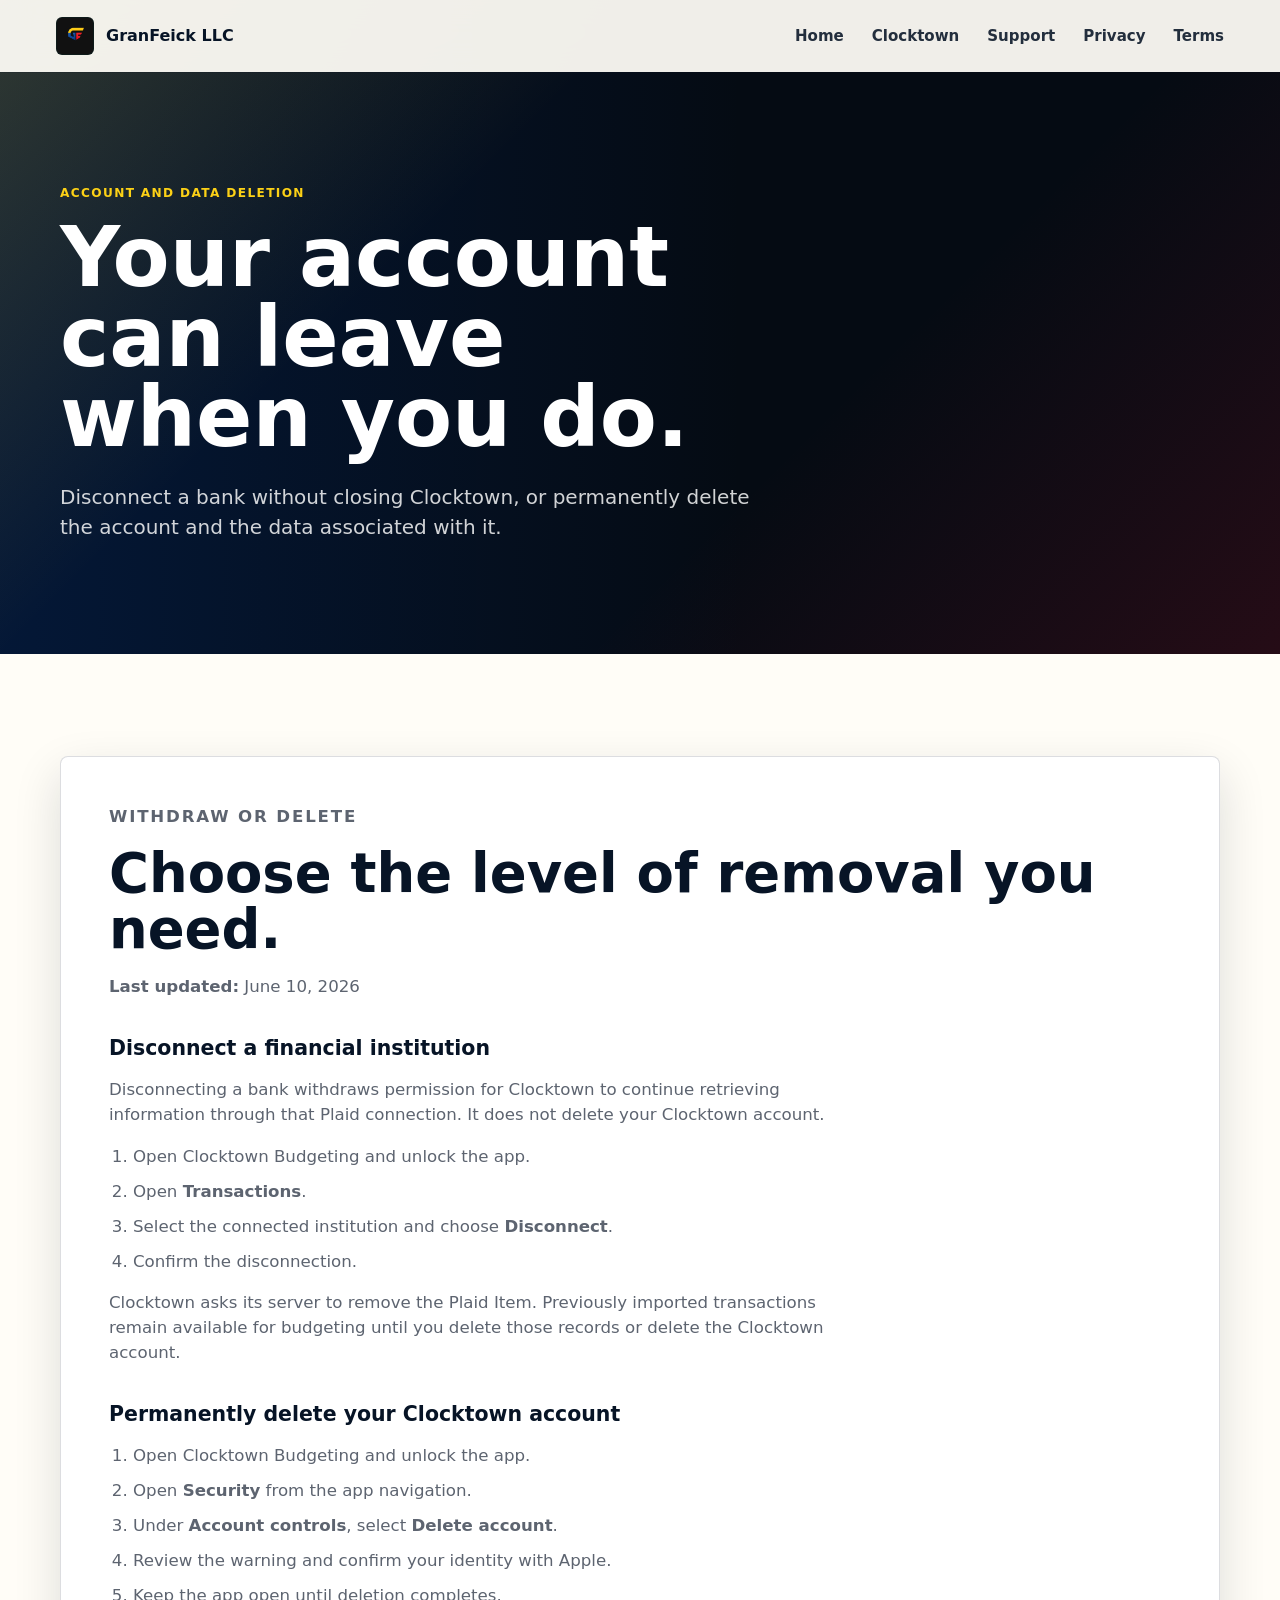
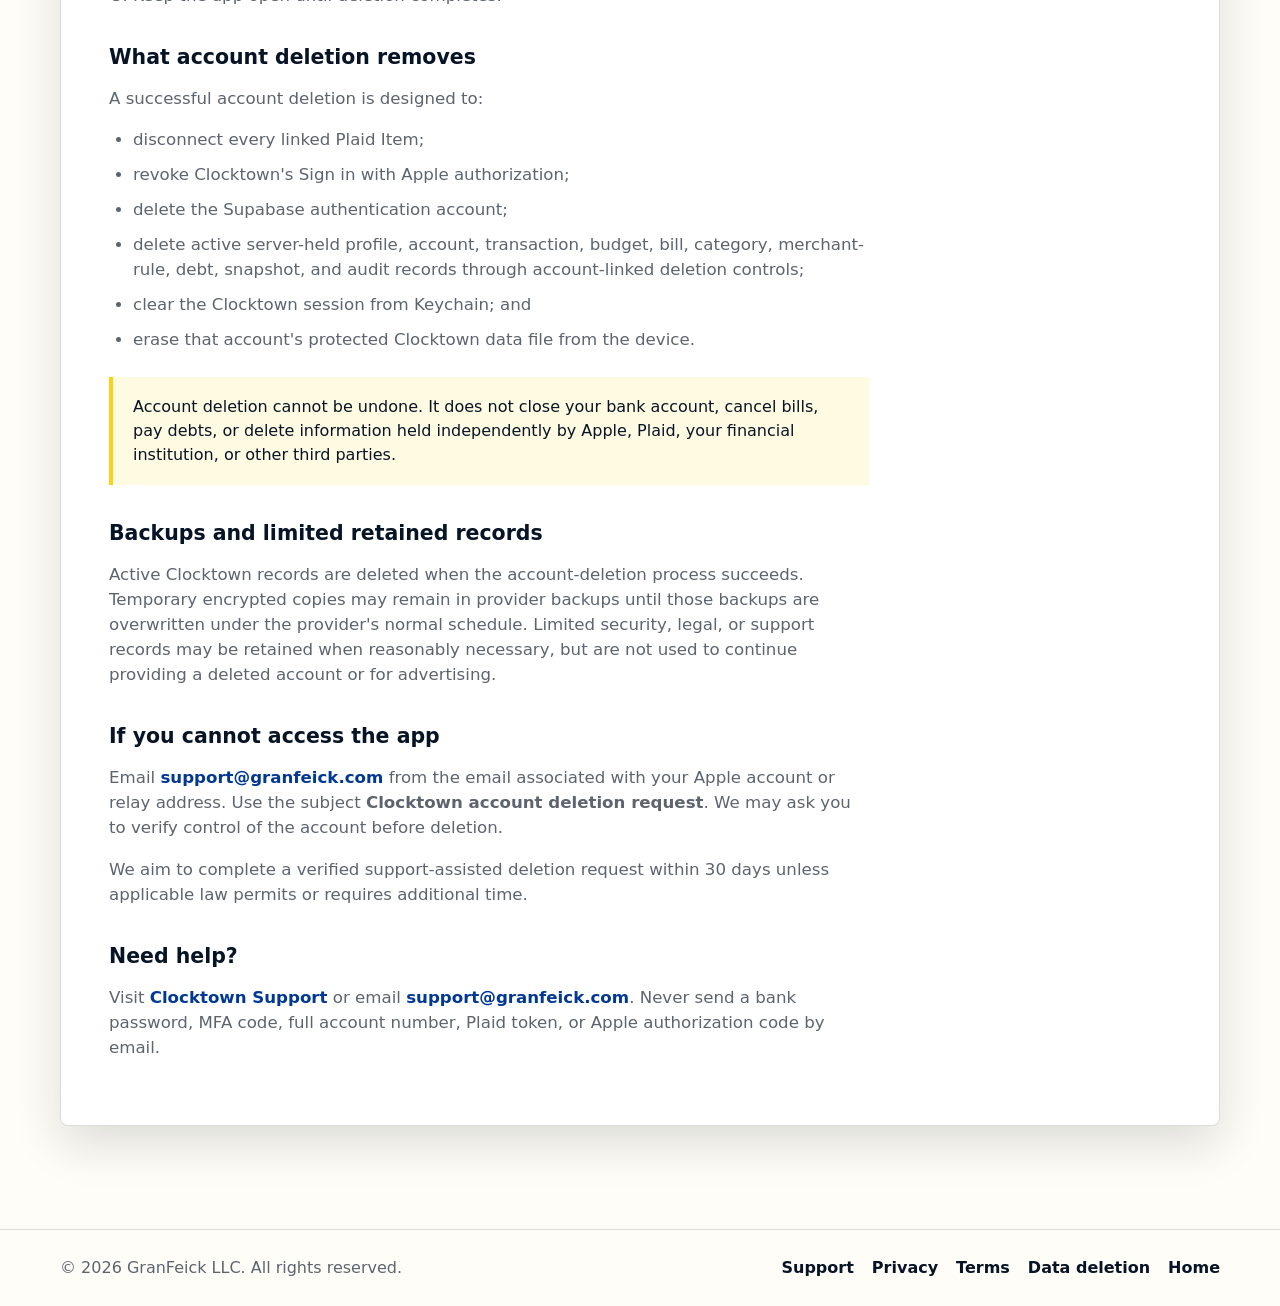
==== granfeick-launch 2/clocktown-data-deletion/index.html @ 350dc15a "Publish Clocktown legal and support pages" ====
<!doctype html>
<html lang="en">
  <head>
    <meta charset="utf-8">
    <meta name="viewport" content="width=device-width, initial-scale=1">
    <title>Clocktown Account and Data Deletion | GranFeick LLC</title>
    <meta
      name="description"
      content="How to disconnect a bank, withdraw Plaid consent, or permanently delete a Clocktown Budgeting account and its data."
    >
    <link rel="canonical" href="https://www.granfeick.com/clocktown-data-deletion/">
    <meta property="og:title" content="Clocktown Account and Data Deletion">
    <meta property="og:description" content="Instructions for disconnecting banks and deleting Clocktown data.">
    <meta property="og:type" content="website">
    <meta property="og:url" content="https://www.granfeick.com/clocktown-data-deletion/">
    <meta property="og:image" content="https://www.granfeick.com/assets/granfeick-logo.png">
    <meta name="theme-color" content="#071426">
    <link rel="icon" type="image/png" sizes="64x64" href="../assets/favicon-gf-mark.png">
    <link rel="shortcut icon" type="image/png" href="../assets/favicon-gf-mark.png">
    <link rel="apple-touch-icon" href="../assets/granfeick-mark.png">
    <link rel="stylesheet" href="../styles.css">
  </head>
  <body>
    <header class="site-header is-scrolled" data-header data-solid-header>
      <a class="brand" href="../" aria-label="GranFeick LLC home">
        <img class="brand-mark" src="../assets/granfeick-mark.png" alt="" aria-hidden="true">
        <span>GranFeick LLC</span>
      </a>

      <button class="nav-toggle" type="button" aria-label="Toggle navigation" aria-expanded="false" data-nav-toggle>
        <span></span>
        <span></span>
      </button>

      <nav class="nav" data-nav>
        <a href="../">Home</a>
        <a href="../#clocktown">Clocktown</a>
        <a href="../clocktown-support/">Support</a>
        <a href="../clocktown-privacy/">Privacy</a>
        <a href="../clocktown-terms/">Terms</a>
      </nav>
    </header>

    <main class="subpage-main">
      <section class="page-hero" aria-labelledby="deletion-title">
        <div class="section-inner">
          <p class="eyebrow">Account and Data Deletion</p>
          <h1 id="deletion-title">Your account can leave when you do.</h1>
          <p>
            Disconnect a bank without closing Clocktown, or permanently delete
            the account and the data associated with it.
          </p>
        </div>
      </section>

      <section class="legal-section" aria-label="Account and data deletion instructions">
        <div class="section-inner legal-docs">
          <article class="doc-card">
            <p class="section-kicker">Withdraw or delete</p>
            <h2>Choose the level of removal you need.</h2>
            <p><strong>Last updated:</strong> June 10, 2026</p>

            <h3>Disconnect a financial institution</h3>
            <p>
              Disconnecting a bank withdraws permission for Clocktown to continue
              retrieving information through that Plaid connection. It does not
              delete your Clocktown account.
            </p>
            <ol>
              <li>Open Clocktown Budgeting and unlock the app.</li>
              <li>Open <strong>Transactions</strong>.</li>
              <li>Select the connected institution and choose <strong>Disconnect</strong>.</li>
              <li>Confirm the disconnection.</li>
            </ol>
            <p>
              Clocktown asks its server to remove the Plaid Item. Previously
              imported transactions remain available for budgeting until you
              delete those records or delete the Clocktown account.
            </p>

            <h3>Permanently delete your Clocktown account</h3>
            <ol>
              <li>Open Clocktown Budgeting and unlock the app.</li>
              <li>Open <strong>Security</strong> from the app navigation.</li>
              <li>Under <strong>Account controls</strong>, select <strong>Delete account</strong>.</li>
              <li>Review the warning and confirm your identity with Apple.</li>
              <li>Keep the app open until deletion completes.</li>
            </ol>

            <h3>What account deletion removes</h3>
            <p>A successful account deletion is designed to:</p>
            <ul>
              <li>disconnect every linked Plaid Item;</li>
              <li>revoke Clocktown's Sign in with Apple authorization;</li>
              <li>delete the Supabase authentication account;</li>
              <li>delete active server-held profile, account, transaction, budget, bill, category, merchant-rule, debt, snapshot, and audit records through account-linked deletion controls;</li>
              <li>clear the Clocktown session from Keychain; and</li>
              <li>erase that account's protected Clocktown data file from the device.</li>
            </ul>
            <div class="legal-note">
              Account deletion cannot be undone. It does not close your bank account,
              cancel bills, pay debts, or delete information held independently by
              Apple, Plaid, your financial institution, or other third parties.
            </div>

            <h3>Backups and limited retained records</h3>
            <p>
              Active Clocktown records are deleted when the account-deletion process
              succeeds. Temporary encrypted copies may remain in provider backups
              until those backups are overwritten under the provider's normal
              schedule. Limited security, legal, or support records may be retained
              when reasonably necessary, but are not used to continue providing a
              deleted account or for advertising.
            </p>

            <h3>If you cannot access the app</h3>
            <p>
              Email
              <a href="mailto:support@granfeick.com?subject=Clocktown%20account%20deletion%20request">support@granfeick.com</a>
              from the email associated with your Apple account or relay address.
              Use the subject <strong>Clocktown account deletion request</strong>.
              We may ask you to verify control of the account before deletion.
            </p>
            <p>
              We aim to complete a verified support-assisted deletion request within
              30 days unless applicable law permits or requires additional time.
            </p>

            <h3>Need help?</h3>
            <p>
              Visit <a href="../clocktown-support/">Clocktown Support</a> or email
              <a href="mailto:support@granfeick.com">support@granfeick.com</a>.
              Never send a bank password, MFA code, full account number, Plaid token,
              or Apple authorization code by email.
            </p>
          </article>
        </div>
      </section>
    </main>

    <footer class="site-footer">
      <div class="section-inner footer-inner">
        <p>&copy; <span data-year></span> GranFeick LLC. All rights reserved.</p>
        <nav class="footer-links" aria-label="Footer">
          <a href="../clocktown-support/">Support</a>
          <a href="../clocktown-privacy/">Privacy</a>
          <a href="../clocktown-terms/">Terms</a>
          <a href="../clocktown-data-deletion/">Data deletion</a>
          <a href="../">Home</a>
        </nav>
      </div>
    </footer>

    <script src="../script.js"></script>
  </body>
</html>
---- granfeick-launch 2/styles.css ----
:root {
  --ink: #071426;
  --muted: #5d6470;
  --paper: #fffdf7;
  --surface: #ffffff;
  --teal: #003893;
  --teal-deep: #071426;
  --teal-ink: #050b13;
  --teal-soft: #dce7f8;
  --colombia-gold: #fcd116;
  --colombia-blue: #003893;
  --colombia-red: #ce1126;
  --gold: var(--colombia-gold);
  --coral: var(--colombia-red);
  --line: rgba(7, 20, 38, 0.14);
  --shadow: 0 18px 48px rgba(7, 20, 38, 0.14);
  --max: 1160px;
}

* {
  box-sizing: border-box;
}

html {
  scroll-behavior: smooth;
}

body {
  margin: 0;
  color: var(--ink);
  background:
    linear-gradient(180deg, rgba(252, 209, 22, 0.12), transparent 360px),
    var(--paper);
  font-family:
    Inter, ui-sans-serif, system-ui, -apple-system, BlinkMacSystemFont, "Segoe UI",
    sans-serif;
  line-height: 1.5;
}

img {
  display: block;
  max-width: 100%;
}

a {
  color: inherit;
  text-decoration: none;
}

.site-header {
  position: fixed;
  top: 0;
  left: 0;
  right: 0;
  z-index: 20;
  display: flex;
  align-items: center;
  justify-content: space-between;
  height: 72px;
  padding: 0 clamp(20px, 5vw, 56px);
  color: #ffffff;
  transition:
    background 180ms ease,
    box-shadow 180ms ease,
    color 180ms ease;
}

.site-header.is-scrolled,
.site-header.is-open {
  color: var(--ink);
  background: rgba(255, 253, 247, 0.94);
  box-shadow: 0 1px 0 var(--line);
  backdrop-filter: blur(16px);
}

.brand,
.nav {
  display: flex;
  align-items: center;
}

.brand {
  gap: 12px;
  min-width: 0;
  font-weight: 760;
  letter-spacing: 0;
}

.brand-mark {
  width: 38px;
  height: 38px;
  border: 1px solid rgba(255, 255, 255, 0.42);
  border-radius: 6px;
  background: #111111;
  object-fit: cover;
  object-position: center;
}

.site-header.is-scrolled .brand-mark,
.site-header.is-open .brand-mark {
  border-color: rgba(7, 63, 60, 0.22);
}

.nav {
  gap: 28px;
  font-size: 0.94rem;
  font-weight: 680;
}

.nav a {
  opacity: 0.88;
}

.nav a:hover {
  opacity: 1;
}

.nav a[aria-current="page"] {
  color: var(--colombia-gold);
  opacity: 1;
}

.nav-toggle {
  display: none;
  width: 44px;
  flex: 0 0 44px;
  height: 44px;
  border: 1px solid currentColor;
  background: transparent;
  color: inherit;
  cursor: pointer;
}

.nav-toggle span {
  display: block;
  width: 18px;
  height: 2px;
  margin: 5px auto;
  background: currentColor;
}

.hero {
  position: relative;
  min-height: 82svh;
  overflow: hidden;
  isolation: isolate;
  background: var(--teal-ink);
}

.hero-image {
  position: absolute;
  inset: 0;
  z-index: -2;
  width: 100%;
  height: 100%;
  object-fit: cover;
  object-position: 56% center;
}

.hero-shade {
  position: absolute;
  inset: 0;
  z-index: -1;
  background:
    linear-gradient(90deg, rgba(5, 11, 19, 0.88) 0%, rgba(7, 20, 38, 0.64) 42%, rgba(7, 20, 38, 0.18) 76%),
    linear-gradient(0deg, rgba(0, 56, 147, 0.16), rgba(252, 209, 22, 0.08));
}

.hero::after {
  position: absolute;
  right: 0;
  bottom: 0;
  left: 0;
  z-index: 1;
  height: 5px;
  content: "";
  background: linear-gradient(
    90deg,
    var(--colombia-gold) 0 50%,
    var(--colombia-blue) 50% 75%,
    var(--colombia-red) 75% 100%
  );
  opacity: 0.82;
}

.hero-content {
  display: flex;
  flex-direction: column;
  justify-content: center;
  min-height: 82svh;
  width: min(100% - 40px, var(--max));
  margin: 0 auto;
  padding: 96px 0 56px;
  color: #ffffff;
}

.eyebrow,
.section-kicker {
  margin: 0 0 16px;
  color: var(--gold);
  font-size: 0.76rem;
  font-weight: 820;
  letter-spacing: 0.11em;
  text-transform: uppercase;
}

.hero h1 {
  max-width: 760px;
  margin: 0;
  font-size: clamp(3rem, 6.5vw, 6rem);
  line-height: 0.95;
  letter-spacing: 0;
  text-wrap: balance;
}

.mobile-break {
  display: none;
}

.hero-copy {
  max-width: 620px;
  margin: 24px 0 0;
  color: rgba(255, 255, 255, 0.9);
  font-size: clamp(1.05rem, 2vw, 1.32rem);
}

.hero-actions,
.contact-actions {
  display: flex;
  flex-wrap: wrap;
  align-items: center;
  gap: 12px;
}

.hero-actions {
  margin-top: 34px;
}

.button {
  display: inline-flex;
  align-items: center;
  justify-content: center;
  min-height: 48px;
  padding: 0 20px;
  border: 1px solid transparent;
  font-weight: 760;
}

.button-primary {
  background: var(--gold);
  color: var(--teal-ink);
}

.button-primary:hover {
  background: #ffe15f;
}

.button-secondary {
  border-color: rgba(255, 255, 255, 0.5);
  color: #ffffff;
  background: rgba(255, 255, 255, 0.08);
}

.button-secondary:hover {
  background: rgba(255, 255, 255, 0.16);
}

.section-inner {
  width: min(100% - 40px, var(--max));
  margin: 0 auto;
}

.intro-band,
.product-section,
.company-section,
.contact-section {
  padding: clamp(56px, 8vw, 104px) 0;
}

.intro-band {
  background:
    linear-gradient(90deg, rgba(252, 209, 22, 0.13), transparent 46%),
    linear-gradient(135deg, rgba(0, 56, 147, 0.2), transparent 56%),
    var(--teal-deep);
  color: #ffffff;
}

.intro-grid {
  display: grid;
  grid-template-columns: minmax(140px, 240px) minmax(0, 1fr);
  gap: clamp(28px, 6vw, 84px);
  align-items: start;
}

.intro-grid h2,
.product-copy h2,
.company-grid h2,
.contact-layout h2 {
  margin: 0;
  font-size: clamp(2rem, 4.3vw, 4rem);
  line-height: 1.02;
  letter-spacing: 0;
  text-wrap: balance;
}

.intro-grid p:not(.section-kicker),
.product-copy p,
.contact-actions p {
  max-width: 720px;
  margin: 20px 0 0;
  color: rgba(255, 255, 255, 0.76);
  font-size: 1.08rem;
}

.product-section {
  background:
    linear-gradient(180deg, rgba(252, 209, 22, 0.08), transparent 280px),
    var(--paper);
}

.product-layout {
  display: grid;
  grid-template-columns: minmax(0, 0.86fr) minmax(360px, 1fr);
  gap: clamp(34px, 7vw, 88px);
  align-items: start;
}

.product-copy {
  position: sticky;
  top: 112px;
}

.product-copy .section-kicker,
.company-section .section-kicker,
.contact-section .section-kicker {
  color: var(--coral);
}

.product-copy p {
  color: var(--muted);
}

.text-link {
  display: inline-flex;
  margin-top: 26px;
  color: var(--colombia-blue);
  font-weight: 780;
  border-bottom: 2px solid currentColor;
}

.feature-list {
  display: grid;
  gap: 16px;
}

.feature-card {
  position: relative;
  overflow: hidden;
  display: grid;
  grid-template-columns: 56px minmax(0, 1fr);
  gap: 18px;
  padding: 24px;
  border: 1px solid var(--line);
  border-radius: 8px;
  background: var(--surface);
  box-shadow: var(--shadow);
}

.feature-card::before {
  position: absolute;
  top: 0;
  bottom: 0;
  left: 0;
  width: 5px;
  content: "";
  background: linear-gradient(
    180deg,
    var(--colombia-gold) 0 50%,
    var(--colombia-blue) 50% 75%,
    var(--colombia-red) 75% 100%
  );
}

.feature-index {
  color: var(--colombia-blue);
  font-weight: 840;
}

.feature-card h3,
.principles h3 {
  margin: 0;
  font-size: 1.18rem;
  letter-spacing: 0;
}

.feature-card p,
.principles p {
  margin: 8px 0 0;
  color: var(--muted);
}

.company-section {
  color: #ffffff;
  background:
    linear-gradient(135deg, rgba(252, 209, 22, 0.16), transparent 36%),
    linear-gradient(315deg, rgba(206, 17, 38, 0.14), transparent 38%),
    linear-gradient(90deg, rgba(0, 56, 147, 0.2), transparent 54%),
    var(--teal-ink);
}

.company-grid {
  display: grid;
  grid-template-columns: minmax(0, 0.72fr) minmax(320px, 0.78fr) minmax(300px, 0.78fr);
  gap: clamp(36px, 7vw, 84px);
  align-items: center;
}

.brand-panel {
  overflow: hidden;
  border: 1px solid rgba(255, 255, 255, 0.2);
  border-radius: 8px;
  background: #ffffff;
  box-shadow: 0 22px 54px rgba(0, 0, 0, 0.18);
}

.brand-panel img {
  width: 100%;
  aspect-ratio: 1;
  object-fit: cover;
}

.principles {
  display: grid;
  gap: 26px;
}

.principles article {
  padding-top: 22px;
  border-top: 1px solid rgba(255, 255, 255, 0.18);
}

.principles p {
  color: rgba(255, 255, 255, 0.7);
}

.contact-section {
  background:
    linear-gradient(90deg, rgba(252, 209, 22, 0.16), transparent 44%),
    var(--surface);
}

.contact-layout {
  display: grid;
  grid-template-columns: minmax(0, 1fr) minmax(300px, 0.7fr);
  gap: clamp(28px, 6vw, 76px);
  align-items: center;
}

.contact-actions {
  align-content: start;
}

.contact-actions p {
  color: var(--muted);
}

.contact-actions p a {
  color: var(--colombia-blue);
  font-weight: 760;
  text-decoration: underline;
  text-underline-offset: 4px;
}

.site-footer {
  padding: 26px 0;
  border-top: 1px solid var(--line);
  color: var(--muted);
  background: var(--paper);
}

.footer-inner {
  display: flex;
  justify-content: space-between;
  gap: 18px;
}

.footer-inner p {
  margin: 0;
}

.footer-inner a {
  font-weight: 720;
  color: var(--teal-deep);
}

.footer-links {
  display: flex;
  flex-wrap: wrap;
  gap: 18px;
}

.subpage-main {
  min-height: 100svh;
  background: var(--paper);
}

.page-hero {
  padding: clamp(132px, 17vw, 184px) 0 clamp(64px, 9vw, 112px);
  color: #ffffff;
  background:
    linear-gradient(135deg, rgba(252, 209, 22, 0.18), transparent 34%),
    linear-gradient(315deg, rgba(206, 17, 38, 0.16), transparent 36%),
    linear-gradient(90deg, rgba(0, 56, 147, 0.28), transparent 58%),
    var(--teal-ink);
}

.page-hero h1 {
  max-width: 850px;
  margin: 0;
  font-size: clamp(3rem, 6.5vw, 6.4rem);
  line-height: 0.96;
  letter-spacing: 0;
  text-wrap: balance;
}

.page-hero p:not(.eyebrow) {
  max-width: 720px;
  margin: 24px 0 0;
  color: rgba(255, 255, 255, 0.82);
  font-size: clamp(1.05rem, 2vw, 1.25rem);
}

.page-hero a {
  color: var(--colombia-gold);
  font-weight: 780;
}

.legal-section,
.support-section {
  padding: clamp(56px, 8vw, 104px) 0;
}

.legal-docs {
  display: grid;
  gap: 24px;
}

.legal-toc {
  display: flex;
  flex-wrap: wrap;
  align-items: center;
  gap: 12px 20px;
  padding: 18px 22px;
  border: 1px solid var(--line);
  border-radius: 8px;
  background: var(--surface);
}

.legal-toc strong {
  color: var(--ink);
}

.legal-toc a {
  color: var(--colombia-blue);
  font-weight: 740;
}

.doc-card,
.support-form {
  border: 1px solid var(--line);
  border-radius: 8px;
  background: var(--surface);
  box-shadow: var(--shadow);
}

.doc-card {
  padding: clamp(24px, 5vw, 48px);
}

.doc-card h2,
.support-layout h2 {
  margin: 0 0 18px;
  color: var(--ink);
  font-size: clamp(2rem, 4.5vw, 3.4rem);
  line-height: 1.02;
}

.doc-card h3,
.support-layout h3 {
  margin: 36px 0 10px;
  color: var(--ink);
  font-size: 1.28rem;
  line-height: 1.25;
}

.doc-card p,
.support-layout p,
.doc-card li,
.support-layout li {
  max-width: 760px;
  color: var(--muted);
  font-size: 1.04rem;
}

.doc-card ul,
.doc-card ol,
.support-layout ul {
  display: grid;
  gap: 10px;
  max-width: 760px;
  padding-left: 24px;
}

.doc-card a,
.support-layout a {
  color: var(--colombia-blue);
  font-weight: 760;
}

.legal-note {
  max-width: 760px;
  margin: 24px 0;
  padding: 18px 20px;
  border-left: 4px solid var(--colombia-gold);
  background: rgba(252, 209, 22, 0.12);
  color: var(--ink);
}

.legal-link-grid {
  display: grid;
  grid-template-columns: repeat(2, minmax(0, 1fr));
  gap: 18px;
}

.legal-link-card {
  display: grid;
  gap: 8px;
  min-height: 150px;
  padding: 28px;
  border: 1px solid var(--line);
  border-radius: 8px;
  background: var(--surface);
  box-shadow: var(--shadow);
}

.legal-link-card strong {
  color: var(--ink);
  font-size: 1.35rem;
}

.legal-link-card span {
  color: var(--muted);
}

.legal-link-card:hover {
  border-color: var(--colombia-blue);
}

.support-layout {
  display: grid;
  grid-template-columns: minmax(0, 0.78fr) minmax(360px, 1fr);
  gap: clamp(34px, 7vw, 88px);
  align-items: start;
}

.support-form {
  display: grid;
  gap: 18px;
  padding: clamp(22px, 4vw, 34px);
}

.support-form label {
  display: grid;
  gap: 8px;
  color: var(--ink);
  font-size: 0.92rem;
  font-weight: 760;
}

.support-form input,
.support-form select,
.support-form textarea {
  width: 100%;
  border: 1px solid var(--line);
  border-radius: 6px;
  background: #ffffff;
  color: var(--ink);
  font: inherit;
}

.support-form input,
.support-form select {
  min-height: 46px;
  padding: 0 12px;
}

.support-form textarea {
  min-height: 160px;
  resize: vertical;
  padding: 12px;
}

.support-form input:focus,
.support-form select:focus,
.support-form textarea:focus {
  outline: 3px solid rgba(252, 209, 22, 0.45);
  outline-offset: 1px;
  border-color: var(--colombia-blue);
}

.support-form .button {
  width: 100%;
  cursor: pointer;
}

.form-note {
  margin: 0;
  font-size: 0.95rem;
}

@media (max-width: 840px) {
  .site-header {
    height: 66px;
    padding-inline: 20px;
  }

  .nav-toggle {
    display: block;
    position: fixed;
    top: 11px;
    right: 20px;
    z-index: 30;
  }

  .nav {
    position: absolute;
    top: 66px;
    left: 0;
    right: 0;
    display: grid;
    gap: 0;
    padding: 10px 20px 22px;
    background: rgba(251, 251, 247, 0.97);
    color: var(--ink);
    box-shadow: 0 18px 34px rgba(13, 36, 32, 0.12);
    transform: translateY(-12px);
    opacity: 0;
    pointer-events: none;
    transition:
      transform 180ms ease,
      opacity 180ms ease;
  }

  .nav.is-open {
    transform: translateY(0);
    opacity: 1;
    pointer-events: auto;
  }

  .nav a {
    padding: 14px 0;
    border-top: 1px solid var(--line);
  }

  .hero,
  .hero-content {
    min-height: 82svh;
  }

  .hero-image {
    object-position: 63% center;
  }

  .hero-shade {
    background:
      linear-gradient(90deg, rgba(5, 28, 27, 0.82) 0%, rgba(5, 28, 27, 0.54) 62%, rgba(5, 28, 27, 0.2) 100%),
      linear-gradient(0deg, rgba(5, 28, 27, 0.2), rgba(5, 28, 27, 0.04));
  }

  .hero h1 {
    max-width: 620px;
  }

  .intro-grid,
  .product-layout,
  .company-grid,
  .contact-layout,
  .support-layout,
  .legal-link-grid {
    grid-template-columns: 1fr;
  }

  .brand-panel {
    max-width: 420px;
  }

  .product-copy {
    position: static;
  }

  .feature-card {
    grid-template-columns: 44px minmax(0, 1fr);
    padding: 20px;
  }
}

@media (max-width: 560px) {
  .brand {
    font-size: 0.95rem;
  }

  .brand-mark {
    width: 34px;
    height: 34px;
  }

  .hero-content {
    width: min(100% - 32px, var(--max));
    padding-bottom: 38px;
  }

  .hero h1 {
    max-width: 100%;
    font-size: clamp(2.35rem, 9.5vw, 2.85rem);
    line-height: 1;
    text-wrap: auto;
  }

  .mobile-break {
    display: inline;
  }

  .desktop-space {
    display: none;
  }

  .hero-copy {
    max-width: 100%;
    font-size: 1rem;
  }

  .hero-actions,
  .contact-actions {
    align-items: stretch;
    flex-direction: column;
  }

  .button {
    width: 100%;
  }

  .section-inner {
    width: min(100% - 32px, var(--max));
  }

  .footer-inner {
    flex-direction: column;
  }

  .page-hero h1 {
    font-size: clamp(2.5rem, 11vw, 3.3rem);
  }
}
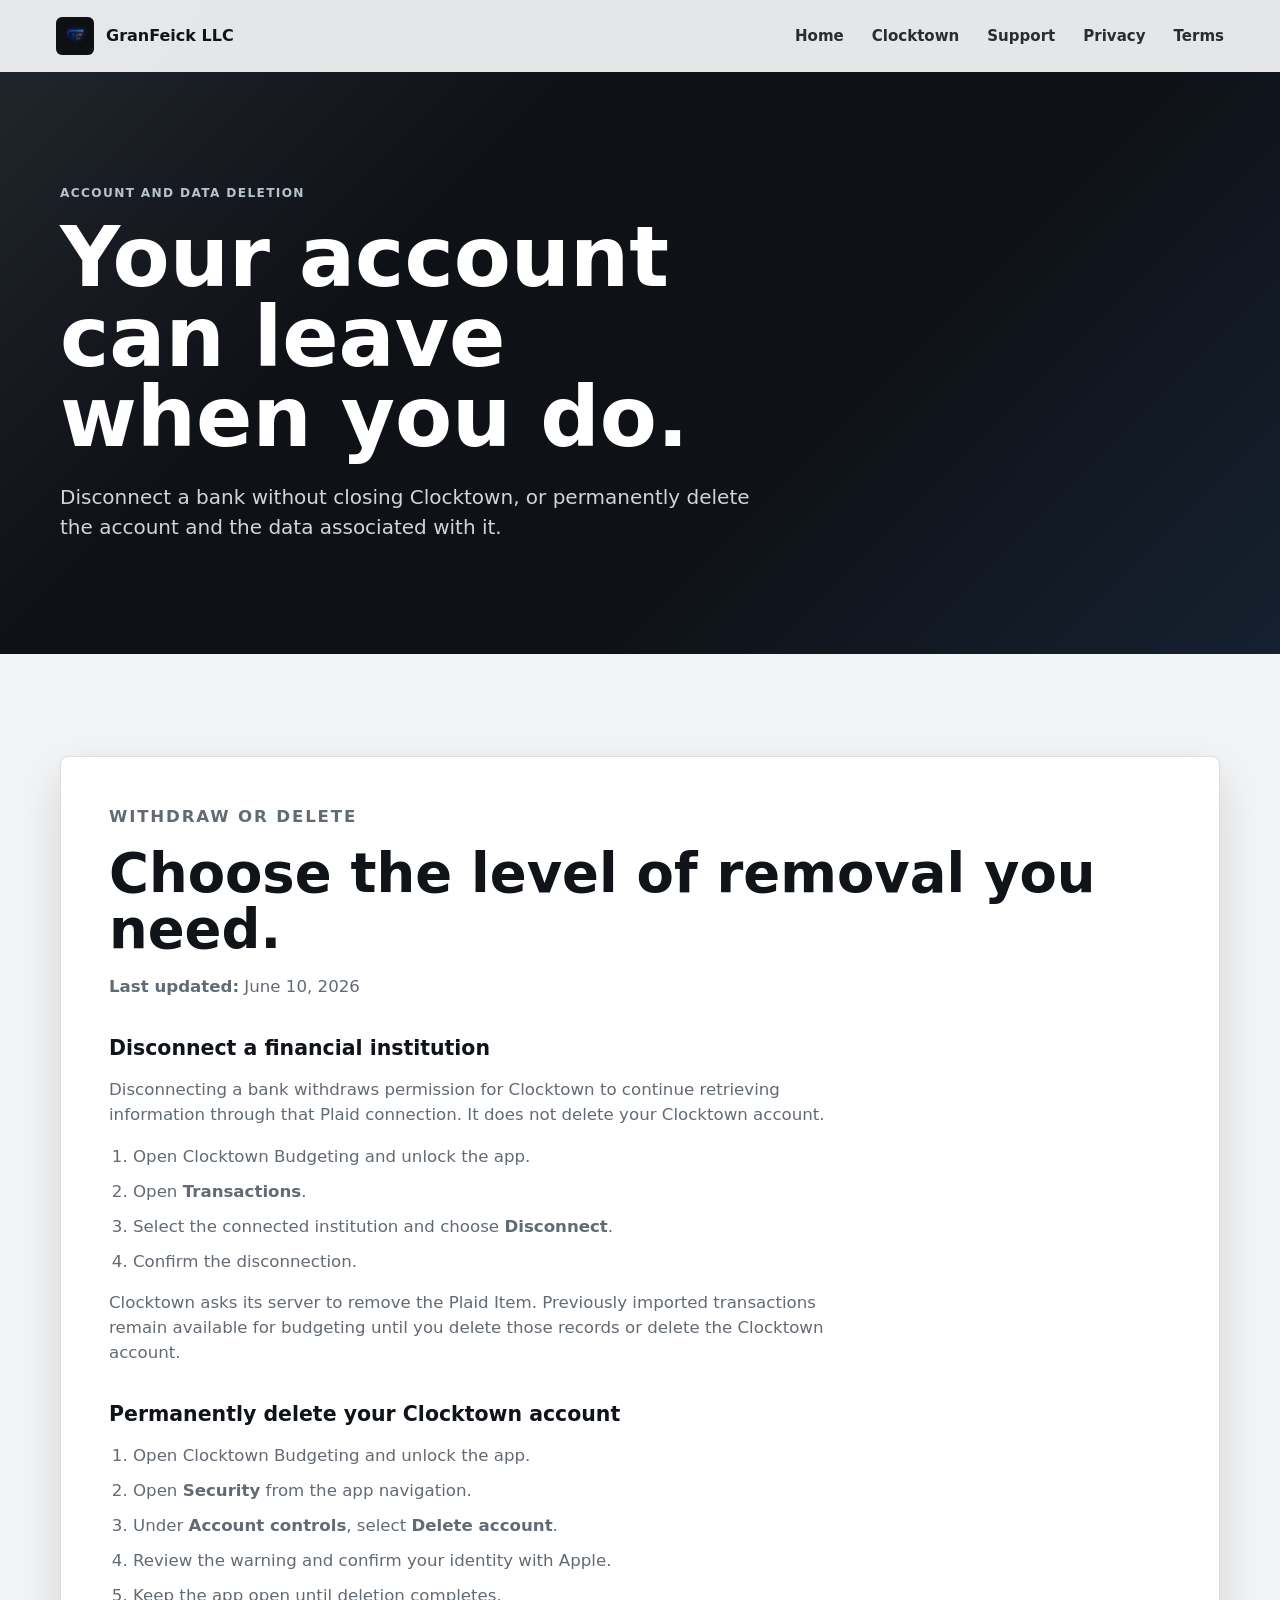
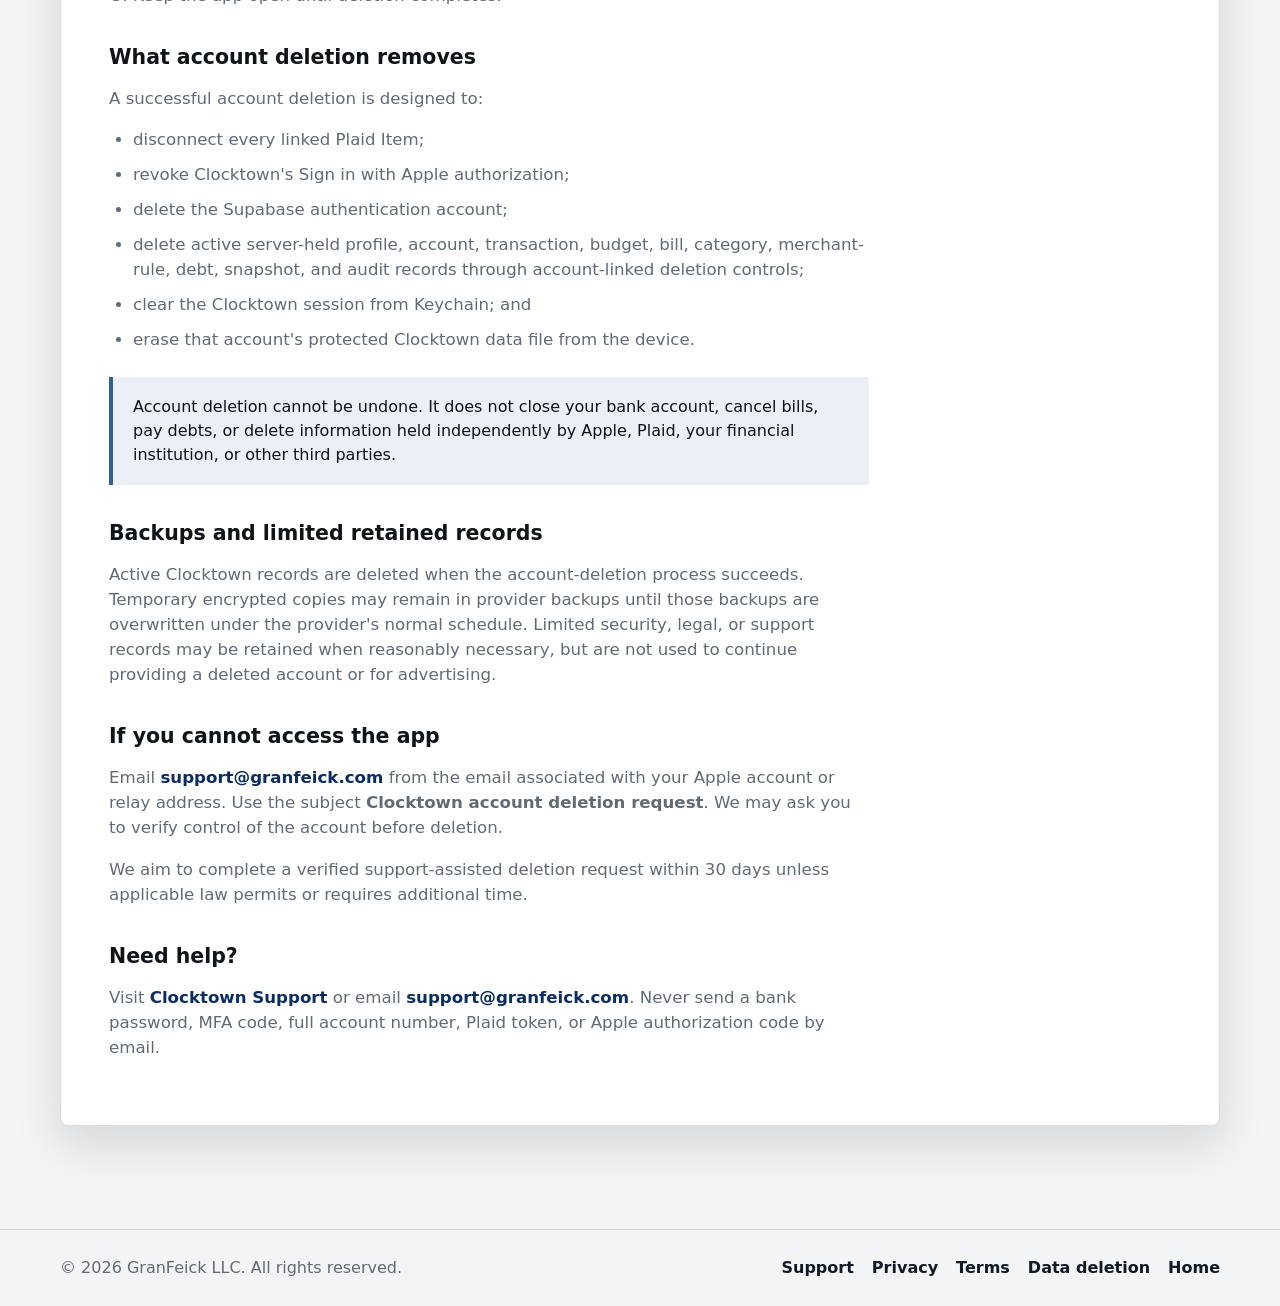
==== commit d28c4662: "Retheme GranFeick with graphite brand palette" ====
--- a/granfeick-launch 2/clocktown-data-deletion/index.html
+++ b/granfeick-launch 2/clocktown-data-deletion/index.html
@@ -13,17 +13,17 @@
     <meta property="og:description" content="Instructions for disconnecting banks and deleting Clocktown data.">
     <meta property="og:type" content="website">
     <meta property="og:url" content="https://www.granfeick.com/clocktown-data-deletion/">
-    <meta property="og:image" content="https://www.granfeick.com/assets/granfeick-logo.png">
-    <meta name="theme-color" content="#071426">
-    <link rel="icon" type="image/png" sizes="64x64" href="../assets/favicon-gf-mark.png">
-    <link rel="shortcut icon" type="image/png" href="../assets/favicon-gf-mark.png">
-    <link rel="apple-touch-icon" href="../assets/granfeick-mark.png">
+    <meta property="og:image" content="https://www.granfeick.com/assets/granfeick-logo-graphite.png">
+    <meta name="theme-color" content="#101318">
+    <link rel="icon" type="image/png" sizes="128x128" href="../assets/favicon-gf-graphite.png">
+    <link rel="shortcut icon" type="image/png" href="../assets/favicon-gf-graphite.png">
+    <link rel="apple-touch-icon" href="../assets/granfeick-mark-graphite.png">
     <link rel="stylesheet" href="../styles.css">
   </head>
   <body>
     <header class="site-header is-scrolled" data-header data-solid-header>
       <a class="brand" href="../" aria-label="GranFeick LLC home">
-        <img class="brand-mark" src="../assets/granfeick-mark.png" alt="" aria-hidden="true">
+        <img class="brand-mark" src="../assets/granfeick-mark-graphite.png" alt="" aria-hidden="true">
         <span>GranFeick LLC</span>
       </a>
 
--- a/granfeick-launch 2/styles.css
+++ b/granfeick-launch 2/styles.css
@@ -1,19 +1,18 @@
 :root {
-  --ink: #071426;
-  --muted: #5d6470;
-  --paper: #fffdf7;
+  --ink: #101318;
+  --muted: #626a74;
+  --paper: #f3f4f5;
   --surface: #ffffff;
-  --teal: #003893;
-  --teal-deep: #071426;
-  --teal-ink: #050b13;
-  --teal-soft: #dce7f8;
-  --colombia-gold: #fcd116;
-  --colombia-blue: #003893;
-  --colombia-red: #ce1126;
-  --gold: var(--colombia-gold);
-  --coral: var(--colombia-red);
-  --line: rgba(7, 20, 38, 0.14);
-  --shadow: 0 18px 48px rgba(7, 20, 38, 0.14);
+  --navy: #0b2d61;
+  --navy-deep: #111923;
+  --graphite: #444d58;
+  --graphite-deep: #0e1116;
+  --steel: #748292;
+  --steel-light: #b8c2cd;
+  --accent: #315f96;
+  --accent-soft: #e1e7ed;
+  --line: rgba(16, 19, 24, 0.14);
+  --shadow: 0 18px 48px rgba(16, 19, 24, 0.13);
   --max: 1160px;
 }
 
@@ -29,7 +28,7 @@
   margin: 0;
   color: var(--ink);
   background:
-    linear-gradient(180deg, rgba(252, 209, 22, 0.12), transparent 360px),
+    linear-gradient(180deg, rgba(116, 130, 146, 0.13), transparent 360px),
     var(--paper);
   font-family:
     Inter, ui-sans-serif, system-ui, -apple-system, BlinkMacSystemFont, "Segoe UI",
@@ -68,7 +67,7 @@
 .site-header.is-scrolled,
 .site-header.is-open {
   color: var(--ink);
-  background: rgba(255, 253, 247, 0.94);
+  background: rgba(243, 244, 245, 0.94);
   box-shadow: 0 1px 0 var(--line);
   backdrop-filter: blur(16px);
 }
@@ -91,14 +90,14 @@
   height: 38px;
   border: 1px solid rgba(255, 255, 255, 0.42);
   border-radius: 6px;
-  background: #111111;
+  background: var(--graphite-deep);
   object-fit: cover;
   object-position: center;
 }
 
 .site-header.is-scrolled .brand-mark,
 .site-header.is-open .brand-mark {
-  border-color: rgba(7, 63, 60, 0.22);
+  border-color: rgba(16, 19, 24, 0.22);
 }
 
 .nav {
@@ -116,8 +115,13 @@
 }
 
 .nav a[aria-current="page"] {
-  color: var(--colombia-gold);
+  color: var(--steel-light);
   opacity: 1;
+}
+
+.site-header.is-scrolled .nav a[aria-current="page"],
+.site-header.is-open .nav a[aria-current="page"] {
+  color: var(--navy);
 }
 
 .nav-toggle {
@@ -144,7 +148,7 @@
   min-height: 82svh;
   overflow: hidden;
   isolation: isolate;
-  background: var(--teal-ink);
+  background: var(--graphite-deep);
 }
 
 .hero-image {
@@ -162,8 +166,8 @@
   inset: 0;
   z-index: -1;
   background:
-    linear-gradient(90deg, rgba(5, 11, 19, 0.88) 0%, rgba(7, 20, 38, 0.64) 42%, rgba(7, 20, 38, 0.18) 76%),
-    linear-gradient(0deg, rgba(0, 56, 147, 0.16), rgba(252, 209, 22, 0.08));
+    linear-gradient(90deg, rgba(8, 11, 16, 0.9) 0%, rgba(14, 23, 36, 0.68) 42%, rgba(14, 17, 22, 0.14) 76%),
+    linear-gradient(0deg, rgba(11, 45, 97, 0.18), rgba(116, 130, 146, 0.06));
 }
 
 .hero::after {
@@ -174,13 +178,8 @@
   z-index: 1;
   height: 5px;
   content: "";
-  background: linear-gradient(
-    90deg,
-    var(--colombia-gold) 0 50%,
-    var(--colombia-blue) 50% 75%,
-    var(--colombia-red) 75% 100%
-  );
-  opacity: 0.82;
+  background: linear-gradient(90deg, var(--navy), var(--steel), var(--graphite-deep));
+  opacity: 0.9;
 }
 
 .hero-content {
@@ -197,11 +196,17 @@
 .eyebrow,
 .section-kicker {
   margin: 0 0 16px;
-  color: var(--gold);
+  color: var(--navy);
   font-size: 0.76rem;
   font-weight: 820;
   letter-spacing: 0.11em;
   text-transform: uppercase;
+}
+
+.hero .eyebrow,
+.intro-band .section-kicker,
+.page-hero .eyebrow {
+  color: var(--steel-light);
 }
 
 .hero h1 {
@@ -247,12 +252,12 @@
 }
 
 .button-primary {
-  background: var(--gold);
-  color: var(--teal-ink);
+  background: var(--accent);
+  color: #ffffff;
 }
 
 .button-primary:hover {
-  background: #ffe15f;
+  background: #244d7f;
 }
 
 .button-secondary {
@@ -279,9 +284,9 @@
 
 .intro-band {
   background:
-    linear-gradient(90deg, rgba(252, 209, 22, 0.13), transparent 46%),
-    linear-gradient(135deg, rgba(0, 56, 147, 0.2), transparent 56%),
-    var(--teal-deep);
+    linear-gradient(90deg, rgba(116, 130, 146, 0.16), transparent 46%),
+    linear-gradient(135deg, rgba(49, 95, 150, 0.22), transparent 56%),
+    var(--navy-deep);
   color: #ffffff;
 }
 
@@ -314,7 +319,7 @@
 
 .product-section {
   background:
-    linear-gradient(180deg, rgba(252, 209, 22, 0.08), transparent 280px),
+    linear-gradient(180deg, rgba(116, 130, 146, 0.11), transparent 280px),
     var(--paper);
 }
 
@@ -331,9 +336,12 @@
 }
 
 .product-copy .section-kicker,
-.company-section .section-kicker,
 .contact-section .section-kicker {
-  color: var(--coral);
+  color: var(--graphite);
+}
+
+.company-section .section-kicker {
+  color: var(--steel-light);
 }
 
 .product-copy p {
@@ -343,7 +351,7 @@
 .text-link {
   display: inline-flex;
   margin-top: 26px;
-  color: var(--colombia-blue);
+  color: var(--navy);
   font-weight: 780;
   border-bottom: 2px solid currentColor;
 }
@@ -373,16 +381,11 @@
   left: 0;
   width: 5px;
   content: "";
-  background: linear-gradient(
-    180deg,
-    var(--colombia-gold) 0 50%,
-    var(--colombia-blue) 50% 75%,
-    var(--colombia-red) 75% 100%
-  );
+  background: linear-gradient(180deg, var(--steel-light), var(--navy), var(--graphite));
 }
 
 .feature-index {
-  color: var(--colombia-blue);
+  color: var(--navy);
   font-weight: 840;
 }
 
@@ -399,13 +402,16 @@
   color: var(--muted);
 }
 
+.feature-card p {
+  grid-column: 2;
+}
+
 .company-section {
   color: #ffffff;
   background:
-    linear-gradient(135deg, rgba(252, 209, 22, 0.16), transparent 36%),
-    linear-gradient(315deg, rgba(206, 17, 38, 0.14), transparent 38%),
-    linear-gradient(90deg, rgba(0, 56, 147, 0.2), transparent 54%),
-    var(--teal-ink);
+    linear-gradient(135deg, rgba(116, 130, 146, 0.18), transparent 36%),
+    linear-gradient(315deg, rgba(49, 95, 150, 0.18), transparent 40%),
+    var(--graphite-deep);
 }
 
 .company-grid {
@@ -419,7 +425,7 @@
   overflow: hidden;
   border: 1px solid rgba(255, 255, 255, 0.2);
   border-radius: 8px;
-  background: #ffffff;
+  background: #64676b;
   box-shadow: 0 22px 54px rgba(0, 0, 0, 0.18);
 }
 
@@ -445,7 +451,7 @@
 
 .contact-section {
   background:
-    linear-gradient(90deg, rgba(252, 209, 22, 0.16), transparent 44%),
+    linear-gradient(90deg, rgba(116, 130, 146, 0.17), transparent 44%),
     var(--surface);
 }
 
@@ -465,7 +471,7 @@
 }
 
 .contact-actions p a {
-  color: var(--colombia-blue);
+  color: var(--navy);
   font-weight: 760;
   text-decoration: underline;
   text-underline-offset: 4px;
@@ -490,7 +496,7 @@
 
 .footer-inner a {
   font-weight: 720;
-  color: var(--teal-deep);
+  color: var(--navy-deep);
 }
 
 .footer-links {
@@ -508,10 +514,9 @@
   padding: clamp(132px, 17vw, 184px) 0 clamp(64px, 9vw, 112px);
   color: #ffffff;
   background:
-    linear-gradient(135deg, rgba(252, 209, 22, 0.18), transparent 34%),
-    linear-gradient(315deg, rgba(206, 17, 38, 0.16), transparent 36%),
-    linear-gradient(90deg, rgba(0, 56, 147, 0.28), transparent 58%),
-    var(--teal-ink);
+    linear-gradient(135deg, rgba(116, 130, 146, 0.2), transparent 34%),
+    linear-gradient(315deg, rgba(49, 95, 150, 0.2), transparent 38%),
+    var(--graphite-deep);
 }
 
 .page-hero h1 {
@@ -531,7 +536,7 @@
 }
 
 .page-hero a {
-  color: var(--colombia-gold);
+  color: var(--steel-light);
   font-weight: 780;
 }
 
@@ -561,7 +566,7 @@
 }
 
 .legal-toc a {
-  color: var(--colombia-blue);
+  color: var(--navy);
   font-weight: 740;
 }
 
@@ -613,7 +618,7 @@
 
 .doc-card a,
 .support-layout a {
-  color: var(--colombia-blue);
+  color: var(--navy);
   font-weight: 760;
 }
 
@@ -621,8 +626,8 @@
   max-width: 760px;
   margin: 24px 0;
   padding: 18px 20px;
-  border-left: 4px solid var(--colombia-gold);
-  background: rgba(252, 209, 22, 0.12);
+  border-left: 4px solid var(--accent);
+  background: rgba(49, 95, 150, 0.09);
   color: var(--ink);
 }
 
@@ -653,7 +658,7 @@
 }
 
 .legal-link-card:hover {
-  border-color: var(--colombia-blue);
+  border-color: var(--accent);
 }
 
 .support-layout {
@@ -703,9 +708,9 @@
 .support-form input:focus,
 .support-form select:focus,
 .support-form textarea:focus {
-  outline: 3px solid rgba(252, 209, 22, 0.45);
+  outline: 3px solid rgba(116, 130, 146, 0.38);
   outline-offset: 1px;
-  border-color: var(--colombia-blue);
+  border-color: var(--accent);
 }
 
 .support-form .button {
@@ -740,9 +745,9 @@
     display: grid;
     gap: 0;
     padding: 10px 20px 22px;
-    background: rgba(251, 251, 247, 0.97);
+    background: rgba(243, 244, 245, 0.97);
     color: var(--ink);
-    box-shadow: 0 18px 34px rgba(13, 36, 32, 0.12);
+    box-shadow: 0 18px 34px rgba(16, 19, 24, 0.12);
     transform: translateY(-12px);
     opacity: 0;
     pointer-events: none;
@@ -773,8 +778,8 @@
 
   .hero-shade {
     background:
-      linear-gradient(90deg, rgba(5, 28, 27, 0.82) 0%, rgba(5, 28, 27, 0.54) 62%, rgba(5, 28, 27, 0.2) 100%),
-      linear-gradient(0deg, rgba(5, 28, 27, 0.2), rgba(5, 28, 27, 0.04));
+      linear-gradient(90deg, rgba(8, 11, 16, 0.86) 0%, rgba(14, 23, 36, 0.58) 62%, rgba(14, 17, 22, 0.18) 100%),
+      linear-gradient(0deg, rgba(11, 45, 97, 0.18), rgba(14, 17, 22, 0.04));
   }
 
   .hero h1 {
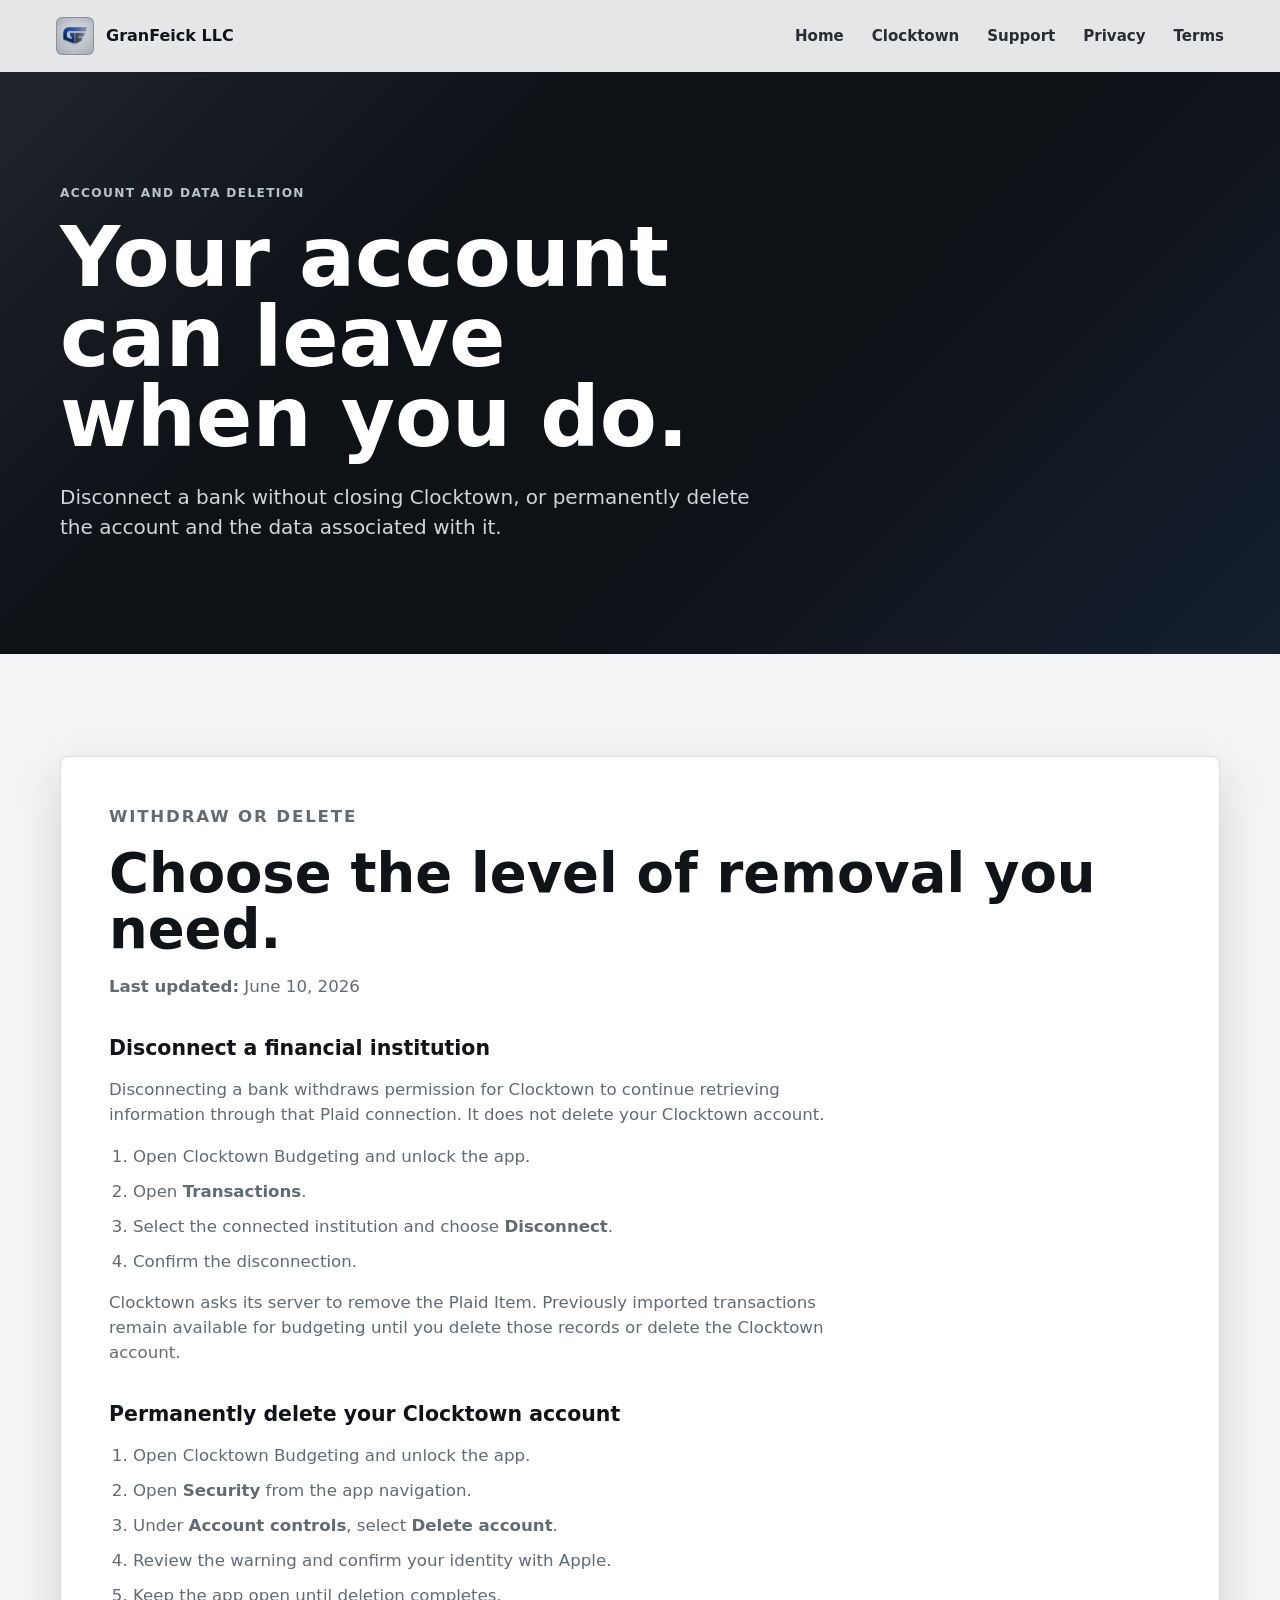
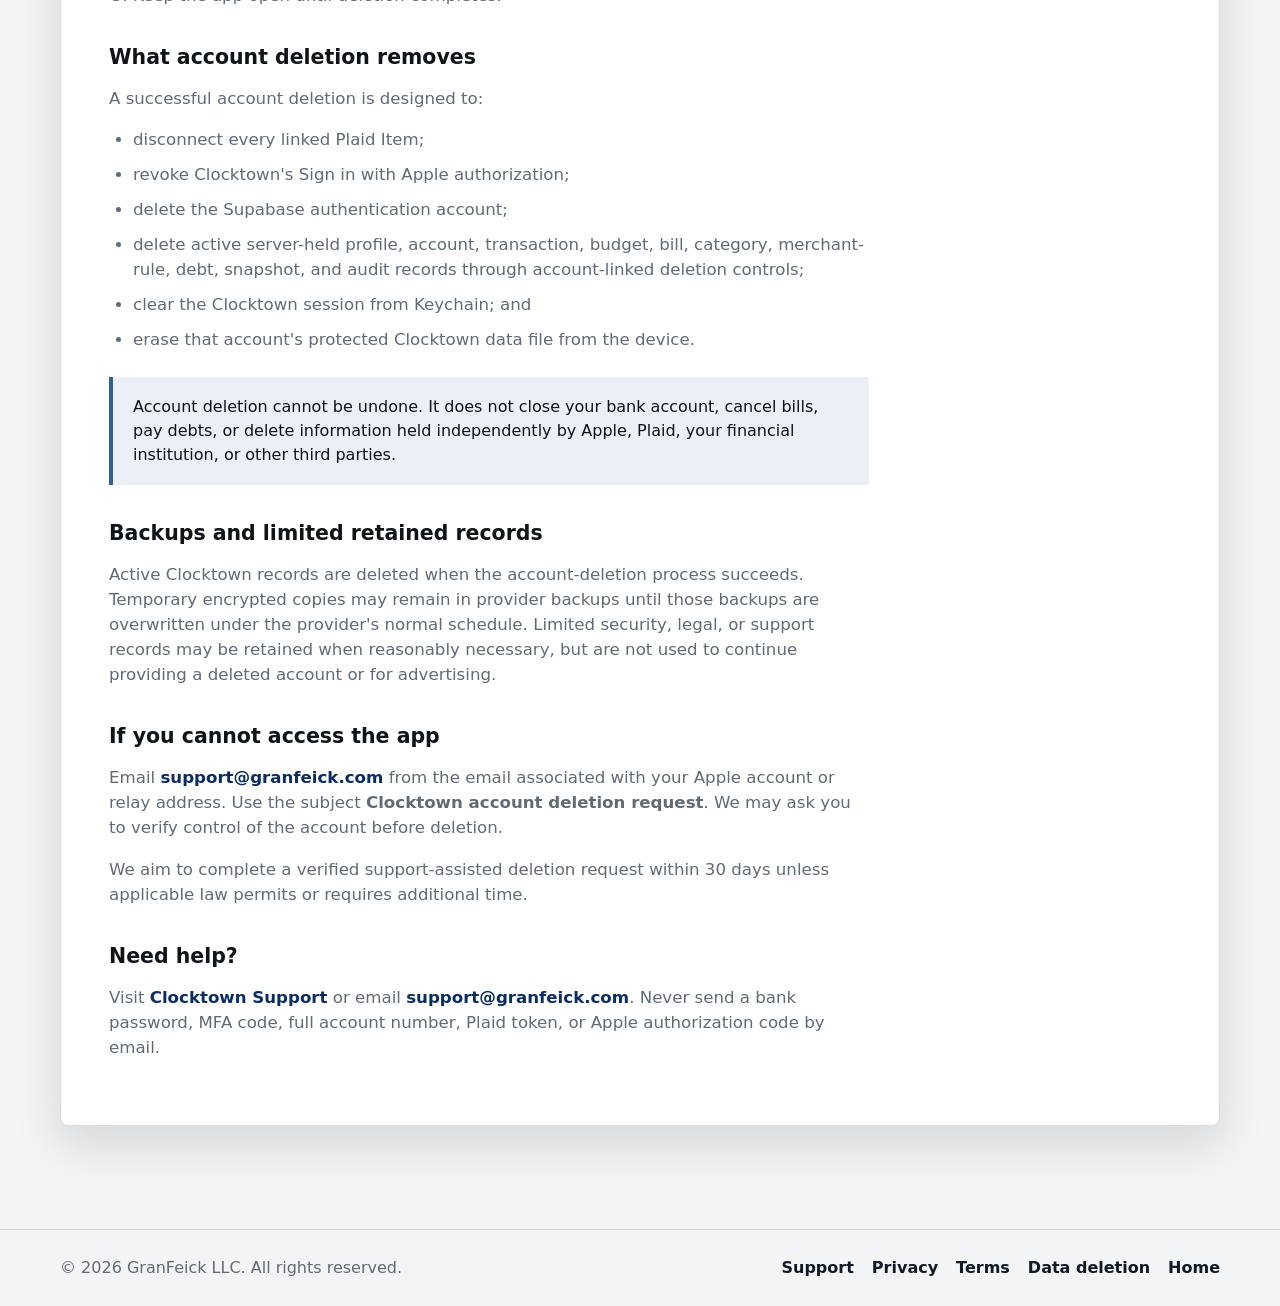
==== commit fde249f2: "Use silver background for header mark" ====
--- a/granfeick-launch 2/clocktown-data-deletion/index.html
+++ b/granfeick-launch 2/clocktown-data-deletion/index.html
@@ -13,17 +13,17 @@
     <meta property="og:description" content="Instructions for disconnecting banks and deleting Clocktown data.">
     <meta property="og:type" content="website">
     <meta property="og:url" content="https://www.granfeick.com/clocktown-data-deletion/">
-    <meta property="og:image" content="https://www.granfeick.com/assets/granfeick-logo-graphite.png">
+    <meta property="og:image" content="https://www.granfeick.com/assets/granfeick-logo-graphite-light.png">
     <meta name="theme-color" content="#101318">
-    <link rel="icon" type="image/png" sizes="128x128" href="../assets/favicon-gf-graphite.png">
-    <link rel="shortcut icon" type="image/png" href="../assets/favicon-gf-graphite.png">
-    <link rel="apple-touch-icon" href="../assets/granfeick-mark-graphite.png">
+    <link rel="icon" type="image/png" sizes="128x128" href="../assets/favicon-gf-silver.png">
+    <link rel="shortcut icon" type="image/png" href="../assets/favicon-gf-silver.png">
+    <link rel="apple-touch-icon" href="../assets/granfeick-mark-silver.png">
     <link rel="stylesheet" href="../styles.css">
   </head>
   <body>
     <header class="site-header is-scrolled" data-header data-solid-header>
       <a class="brand" href="../" aria-label="GranFeick LLC home">
-        <img class="brand-mark" src="../assets/granfeick-mark-graphite.png" alt="" aria-hidden="true">
+        <img class="brand-mark" src="../assets/granfeick-mark-silver.png" alt="" aria-hidden="true">
         <span>GranFeick LLC</span>
       </a>
 
--- a/granfeick-launch 2/styles.css
+++ b/granfeick-launch 2/styles.css
@@ -88,9 +88,9 @@
 .brand-mark {
   width: 38px;
   height: 38px;
-  border: 1px solid rgba(255, 255, 255, 0.42);
+  border: 1px solid rgba(16, 19, 24, 0.32);
   border-radius: 6px;
-  background: var(--graphite-deep);
+  background: #aeb4bc;
   object-fit: cover;
   object-position: center;
 }
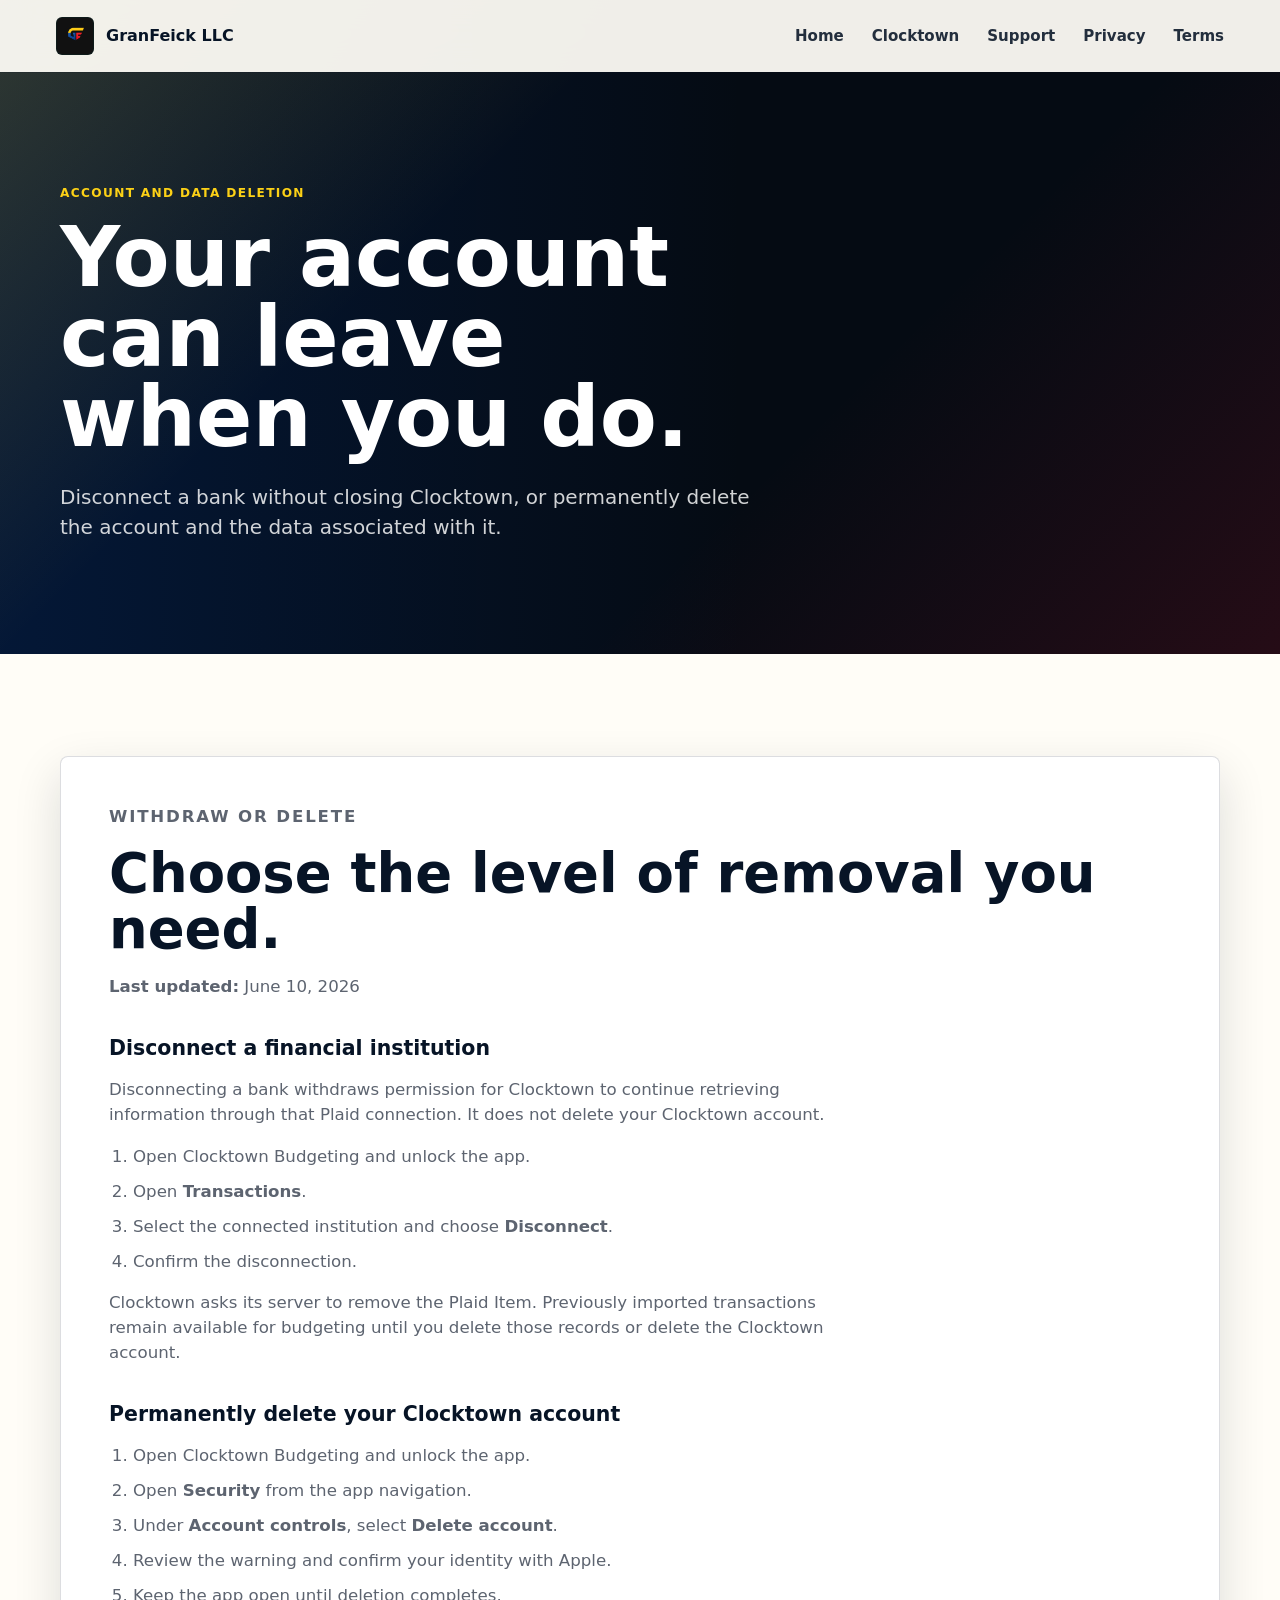
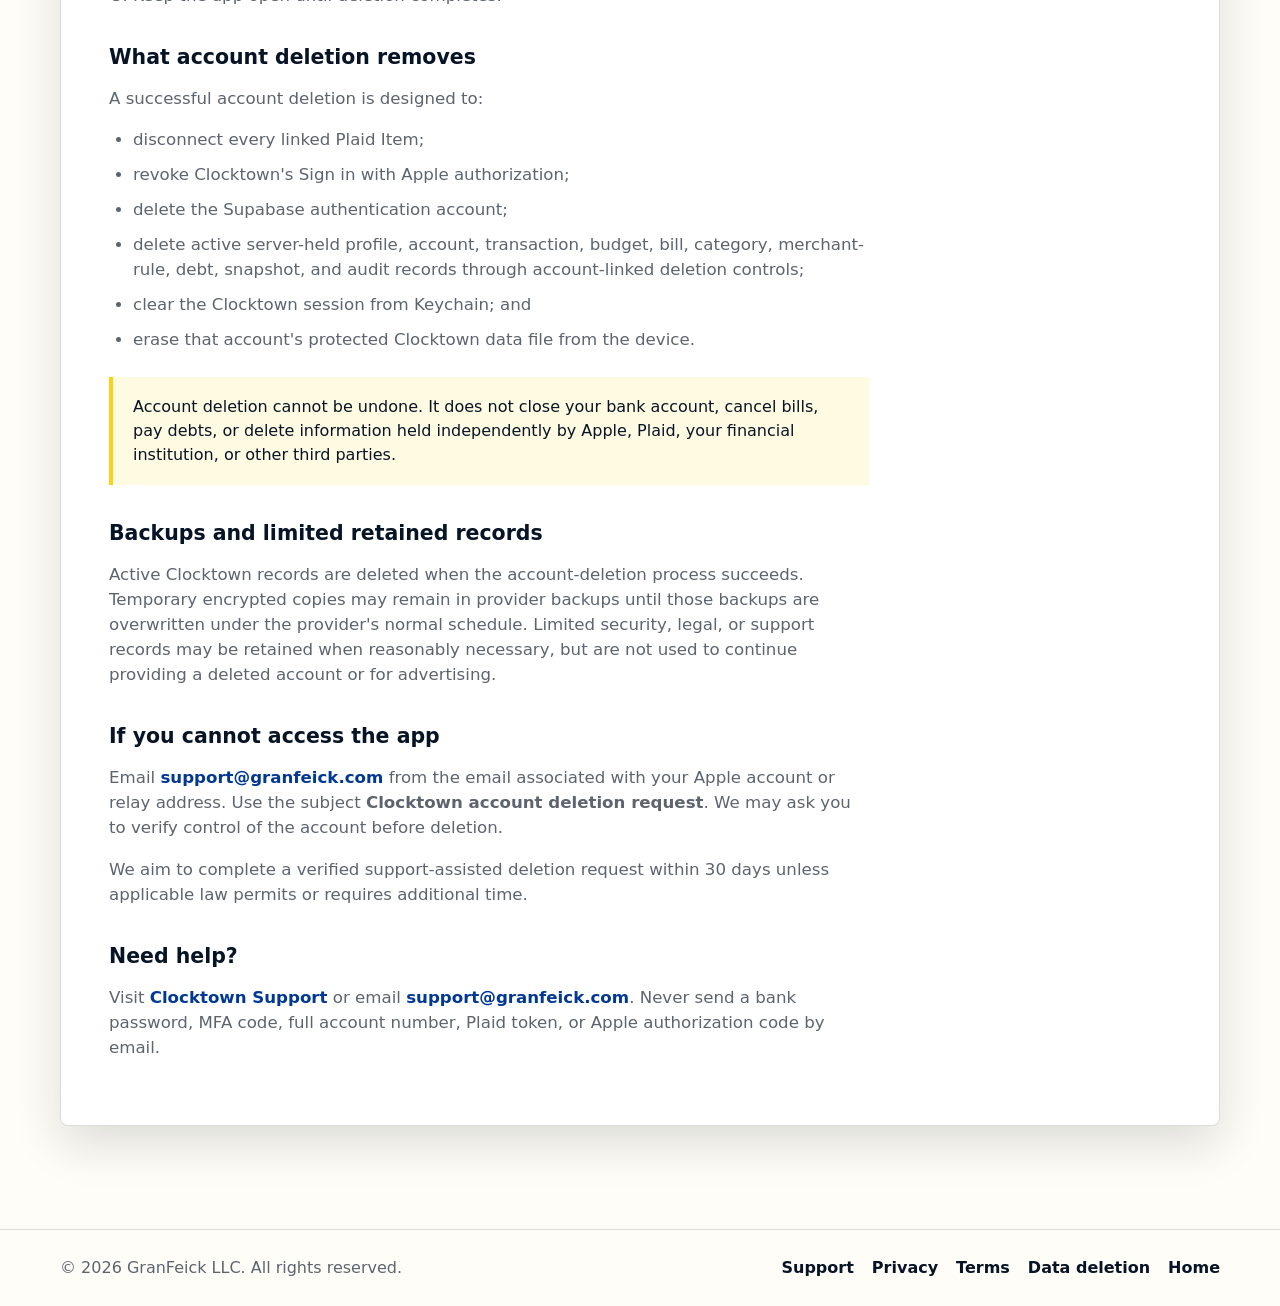
==== commit a53e05fe: "Restore original Colombia-inspired palette" ====
--- a/granfeick-launch 2/clocktown-data-deletion/index.html
+++ b/granfeick-launch 2/clocktown-data-deletion/index.html
@@ -13,17 +13,17 @@
     <meta property="og:description" content="Instructions for disconnecting banks and deleting Clocktown data.">
     <meta property="og:type" content="website">
     <meta property="og:url" content="https://www.granfeick.com/clocktown-data-deletion/">
-    <meta property="og:image" content="https://www.granfeick.com/assets/granfeick-logo-graphite-light.png">
-    <meta name="theme-color" content="#101318">
-    <link rel="icon" type="image/png" sizes="128x128" href="../assets/favicon-gf-silver.png">
-    <link rel="shortcut icon" type="image/png" href="../assets/favicon-gf-silver.png">
-    <link rel="apple-touch-icon" href="../assets/granfeick-mark-silver.png">
+    <meta property="og:image" content="https://www.granfeick.com/assets/granfeick-logo.png">
+    <meta name="theme-color" content="#071426">
+    <link rel="icon" type="image/png" sizes="64x64" href="../assets/favicon-gf-mark.png">
+    <link rel="shortcut icon" type="image/png" href="../assets/favicon-gf-mark.png">
+    <link rel="apple-touch-icon" href="../assets/granfeick-mark.png">
     <link rel="stylesheet" href="../styles.css">
   </head>
   <body>
     <header class="site-header is-scrolled" data-header data-solid-header>
       <a class="brand" href="../" aria-label="GranFeick LLC home">
-        <img class="brand-mark" src="../assets/granfeick-mark-silver.png" alt="" aria-hidden="true">
+        <img class="brand-mark" src="../assets/granfeick-mark.png" alt="" aria-hidden="true">
         <span>GranFeick LLC</span>
       </a>
 
--- a/granfeick-launch 2/styles.css
+++ b/granfeick-launch 2/styles.css
@@ -1,18 +1,19 @@
 :root {
-  --ink: #101318;
-  --muted: #626a74;
-  --paper: #f3f4f5;
+  --ink: #071426;
+  --muted: #5d6470;
+  --paper: #fffdf7;
   --surface: #ffffff;
-  --navy: #0b2d61;
-  --navy-deep: #111923;
-  --graphite: #444d58;
-  --graphite-deep: #0e1116;
-  --steel: #748292;
-  --steel-light: #b8c2cd;
-  --accent: #315f96;
-  --accent-soft: #e1e7ed;
-  --line: rgba(16, 19, 24, 0.14);
-  --shadow: 0 18px 48px rgba(16, 19, 24, 0.13);
+  --teal: #003893;
+  --teal-deep: #071426;
+  --teal-ink: #050b13;
+  --teal-soft: #dce7f8;
+  --colombia-gold: #fcd116;
+  --colombia-blue: #003893;
+  --colombia-red: #ce1126;
+  --gold: var(--colombia-gold);
+  --coral: var(--colombia-red);
+  --line: rgba(7, 20, 38, 0.14);
+  --shadow: 0 18px 48px rgba(7, 20, 38, 0.14);
   --max: 1160px;
 }
 
@@ -28,7 +29,7 @@
   margin: 0;
   color: var(--ink);
   background:
-    linear-gradient(180deg, rgba(116, 130, 146, 0.13), transparent 360px),
+    linear-gradient(180deg, rgba(252, 209, 22, 0.12), transparent 360px),
     var(--paper);
   font-family:
     Inter, ui-sans-serif, system-ui, -apple-system, BlinkMacSystemFont, "Segoe UI",
@@ -67,7 +68,7 @@
 .site-header.is-scrolled,
 .site-header.is-open {
   color: var(--ink);
-  background: rgba(243, 244, 245, 0.94);
+  background: rgba(255, 253, 247, 0.94);
   box-shadow: 0 1px 0 var(--line);
   backdrop-filter: blur(16px);
 }
@@ -88,16 +89,16 @@
 .brand-mark {
   width: 38px;
   height: 38px;
-  border: 1px solid rgba(16, 19, 24, 0.32);
+  border: 1px solid rgba(255, 255, 255, 0.42);
   border-radius: 6px;
-  background: #aeb4bc;
+  background: #111111;
   object-fit: cover;
   object-position: center;
 }
 
 .site-header.is-scrolled .brand-mark,
 .site-header.is-open .brand-mark {
-  border-color: rgba(16, 19, 24, 0.22);
+  border-color: rgba(7, 63, 60, 0.22);
 }
 
 .nav {
@@ -115,13 +116,8 @@
 }
 
 .nav a[aria-current="page"] {
-  color: var(--steel-light);
+  color: var(--colombia-gold);
   opacity: 1;
-}
-
-.site-header.is-scrolled .nav a[aria-current="page"],
-.site-header.is-open .nav a[aria-current="page"] {
-  color: var(--navy);
 }
 
 .nav-toggle {
@@ -148,7 +144,7 @@
   min-height: 82svh;
   overflow: hidden;
   isolation: isolate;
-  background: var(--graphite-deep);
+  background: var(--teal-ink);
 }
 
 .hero-image {
@@ -166,8 +162,8 @@
   inset: 0;
   z-index: -1;
   background:
-    linear-gradient(90deg, rgba(8, 11, 16, 0.9) 0%, rgba(14, 23, 36, 0.68) 42%, rgba(14, 17, 22, 0.14) 76%),
-    linear-gradient(0deg, rgba(11, 45, 97, 0.18), rgba(116, 130, 146, 0.06));
+    linear-gradient(90deg, rgba(5, 11, 19, 0.88) 0%, rgba(7, 20, 38, 0.64) 42%, rgba(7, 20, 38, 0.18) 76%),
+    linear-gradient(0deg, rgba(0, 56, 147, 0.16), rgba(252, 209, 22, 0.08));
 }
 
 .hero::after {
@@ -178,8 +174,13 @@
   z-index: 1;
   height: 5px;
   content: "";
-  background: linear-gradient(90deg, var(--navy), var(--steel), var(--graphite-deep));
-  opacity: 0.9;
+  background: linear-gradient(
+    90deg,
+    var(--colombia-gold) 0 50%,
+    var(--colombia-blue) 50% 75%,
+    var(--colombia-red) 75% 100%
+  );
+  opacity: 0.82;
 }
 
 .hero-content {
@@ -196,17 +197,11 @@
 .eyebrow,
 .section-kicker {
   margin: 0 0 16px;
-  color: var(--navy);
+  color: var(--gold);
   font-size: 0.76rem;
   font-weight: 820;
   letter-spacing: 0.11em;
   text-transform: uppercase;
-}
-
-.hero .eyebrow,
-.intro-band .section-kicker,
-.page-hero .eyebrow {
-  color: var(--steel-light);
 }
 
 .hero h1 {
@@ -252,12 +247,12 @@
 }
 
 .button-primary {
-  background: var(--accent);
-  color: #ffffff;
+  background: var(--gold);
+  color: var(--teal-ink);
 }
 
 .button-primary:hover {
-  background: #244d7f;
+  background: #ffe15f;
 }
 
 .button-secondary {
@@ -284,9 +279,9 @@
 
 .intro-band {
   background:
-    linear-gradient(90deg, rgba(116, 130, 146, 0.16), transparent 46%),
-    linear-gradient(135deg, rgba(49, 95, 150, 0.22), transparent 56%),
-    var(--navy-deep);
+    linear-gradient(90deg, rgba(252, 209, 22, 0.13), transparent 46%),
+    linear-gradient(135deg, rgba(0, 56, 147, 0.2), transparent 56%),
+    var(--teal-deep);
   color: #ffffff;
 }
 
@@ -319,7 +314,7 @@
 
 .product-section {
   background:
-    linear-gradient(180deg, rgba(116, 130, 146, 0.11), transparent 280px),
+    linear-gradient(180deg, rgba(252, 209, 22, 0.08), transparent 280px),
     var(--paper);
 }
 
@@ -336,12 +331,9 @@
 }
 
 .product-copy .section-kicker,
+.company-section .section-kicker,
 .contact-section .section-kicker {
-  color: var(--graphite);
-}
-
-.company-section .section-kicker {
-  color: var(--steel-light);
+  color: var(--coral);
 }
 
 .product-copy p {
@@ -351,7 +343,7 @@
 .text-link {
   display: inline-flex;
   margin-top: 26px;
-  color: var(--navy);
+  color: var(--colombia-blue);
   font-weight: 780;
   border-bottom: 2px solid currentColor;
 }
@@ -381,11 +373,16 @@
   left: 0;
   width: 5px;
   content: "";
-  background: linear-gradient(180deg, var(--steel-light), var(--navy), var(--graphite));
+  background: linear-gradient(
+    180deg,
+    var(--colombia-gold) 0 50%,
+    var(--colombia-blue) 50% 75%,
+    var(--colombia-red) 75% 100%
+  );
 }
 
 .feature-index {
-  color: var(--navy);
+  color: var(--colombia-blue);
   font-weight: 840;
 }
 
@@ -409,9 +406,10 @@
 .company-section {
   color: #ffffff;
   background:
-    linear-gradient(135deg, rgba(116, 130, 146, 0.18), transparent 36%),
-    linear-gradient(315deg, rgba(49, 95, 150, 0.18), transparent 40%),
-    var(--graphite-deep);
+    linear-gradient(135deg, rgba(252, 209, 22, 0.16), transparent 36%),
+    linear-gradient(315deg, rgba(206, 17, 38, 0.14), transparent 38%),
+    linear-gradient(90deg, rgba(0, 56, 147, 0.2), transparent 54%),
+    var(--teal-ink);
 }
 
 .company-grid {
@@ -425,7 +423,7 @@
   overflow: hidden;
   border: 1px solid rgba(255, 255, 255, 0.2);
   border-radius: 8px;
-  background: #64676b;
+  background: #ffffff;
   box-shadow: 0 22px 54px rgba(0, 0, 0, 0.18);
 }
 
@@ -451,7 +449,7 @@
 
 .contact-section {
   background:
-    linear-gradient(90deg, rgba(116, 130, 146, 0.17), transparent 44%),
+    linear-gradient(90deg, rgba(252, 209, 22, 0.16), transparent 44%),
     var(--surface);
 }
 
@@ -471,7 +469,7 @@
 }
 
 .contact-actions p a {
-  color: var(--navy);
+  color: var(--colombia-blue);
   font-weight: 760;
   text-decoration: underline;
   text-underline-offset: 4px;
@@ -496,7 +494,7 @@
 
 .footer-inner a {
   font-weight: 720;
-  color: var(--navy-deep);
+  color: var(--teal-deep);
 }
 
 .footer-links {
@@ -514,9 +512,10 @@
   padding: clamp(132px, 17vw, 184px) 0 clamp(64px, 9vw, 112px);
   color: #ffffff;
   background:
-    linear-gradient(135deg, rgba(116, 130, 146, 0.2), transparent 34%),
-    linear-gradient(315deg, rgba(49, 95, 150, 0.2), transparent 38%),
-    var(--graphite-deep);
+    linear-gradient(135deg, rgba(252, 209, 22, 0.18), transparent 34%),
+    linear-gradient(315deg, rgba(206, 17, 38, 0.16), transparent 36%),
+    linear-gradient(90deg, rgba(0, 56, 147, 0.28), transparent 58%),
+    var(--teal-ink);
 }
 
 .page-hero h1 {
@@ -536,7 +535,7 @@
 }
 
 .page-hero a {
-  color: var(--steel-light);
+  color: var(--colombia-gold);
   font-weight: 780;
 }
 
@@ -566,7 +565,7 @@
 }
 
 .legal-toc a {
-  color: var(--navy);
+  color: var(--colombia-blue);
   font-weight: 740;
 }
 
@@ -618,7 +617,7 @@
 
 .doc-card a,
 .support-layout a {
-  color: var(--navy);
+  color: var(--colombia-blue);
   font-weight: 760;
 }
 
@@ -626,8 +625,8 @@
   max-width: 760px;
   margin: 24px 0;
   padding: 18px 20px;
-  border-left: 4px solid var(--accent);
-  background: rgba(49, 95, 150, 0.09);
+  border-left: 4px solid var(--colombia-gold);
+  background: rgba(252, 209, 22, 0.12);
   color: var(--ink);
 }
 
@@ -658,7 +657,7 @@
 }
 
 .legal-link-card:hover {
-  border-color: var(--accent);
+  border-color: var(--colombia-blue);
 }
 
 .support-layout {
@@ -708,9 +707,9 @@
 .support-form input:focus,
 .support-form select:focus,
 .support-form textarea:focus {
-  outline: 3px solid rgba(116, 130, 146, 0.38);
+  outline: 3px solid rgba(252, 209, 22, 0.45);
   outline-offset: 1px;
-  border-color: var(--accent);
+  border-color: var(--colombia-blue);
 }
 
 .support-form .button {
@@ -745,9 +744,9 @@
     display: grid;
     gap: 0;
     padding: 10px 20px 22px;
-    background: rgba(243, 244, 245, 0.97);
+    background: rgba(251, 251, 247, 0.97);
     color: var(--ink);
-    box-shadow: 0 18px 34px rgba(16, 19, 24, 0.12);
+    box-shadow: 0 18px 34px rgba(13, 36, 32, 0.12);
     transform: translateY(-12px);
     opacity: 0;
     pointer-events: none;
@@ -778,8 +777,8 @@
 
   .hero-shade {
     background:
-      linear-gradient(90deg, rgba(8, 11, 16, 0.86) 0%, rgba(14, 23, 36, 0.58) 62%, rgba(14, 17, 22, 0.18) 100%),
-      linear-gradient(0deg, rgba(11, 45, 97, 0.18), rgba(14, 17, 22, 0.04));
+      linear-gradient(90deg, rgba(5, 28, 27, 0.82) 0%, rgba(5, 28, 27, 0.54) 62%, rgba(5, 28, 27, 0.2) 100%),
+      linear-gradient(0deg, rgba(5, 28, 27, 0.2), rgba(5, 28, 27, 0.04));
   }
 
   .hero h1 {
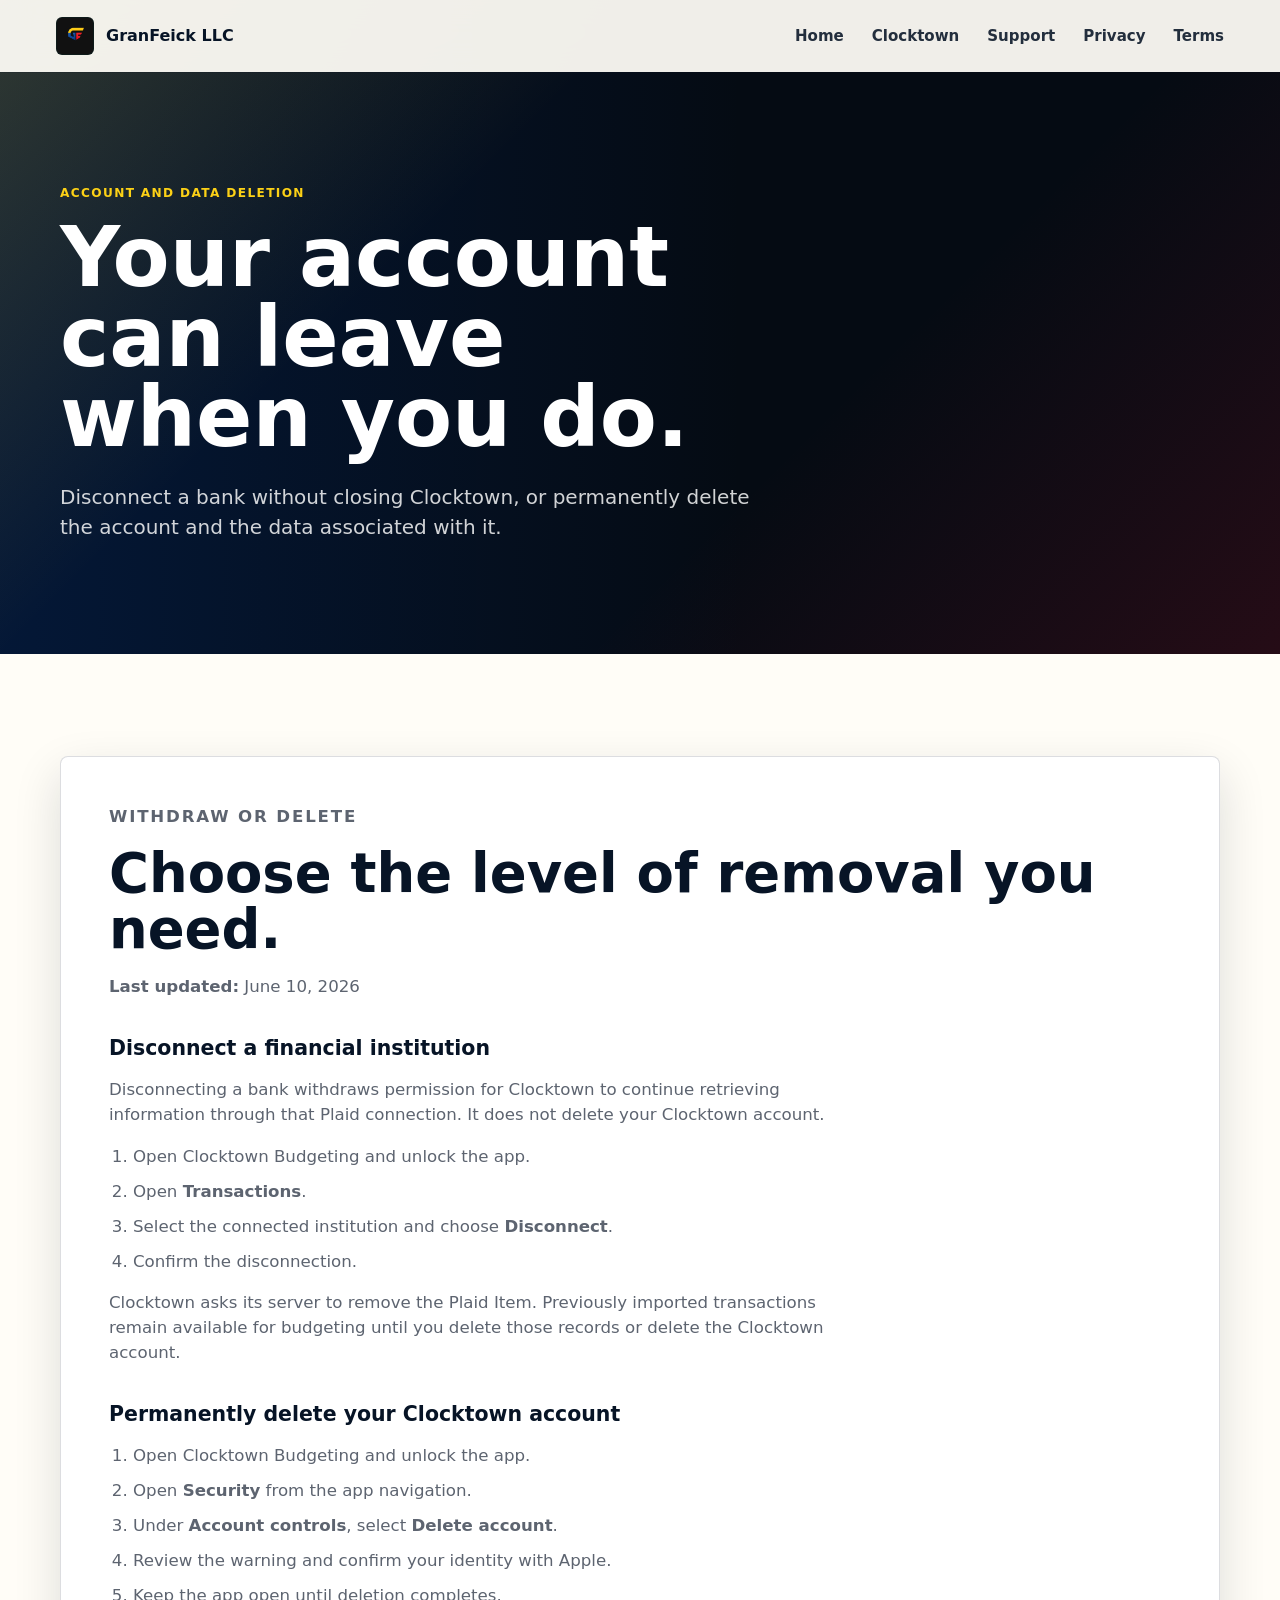
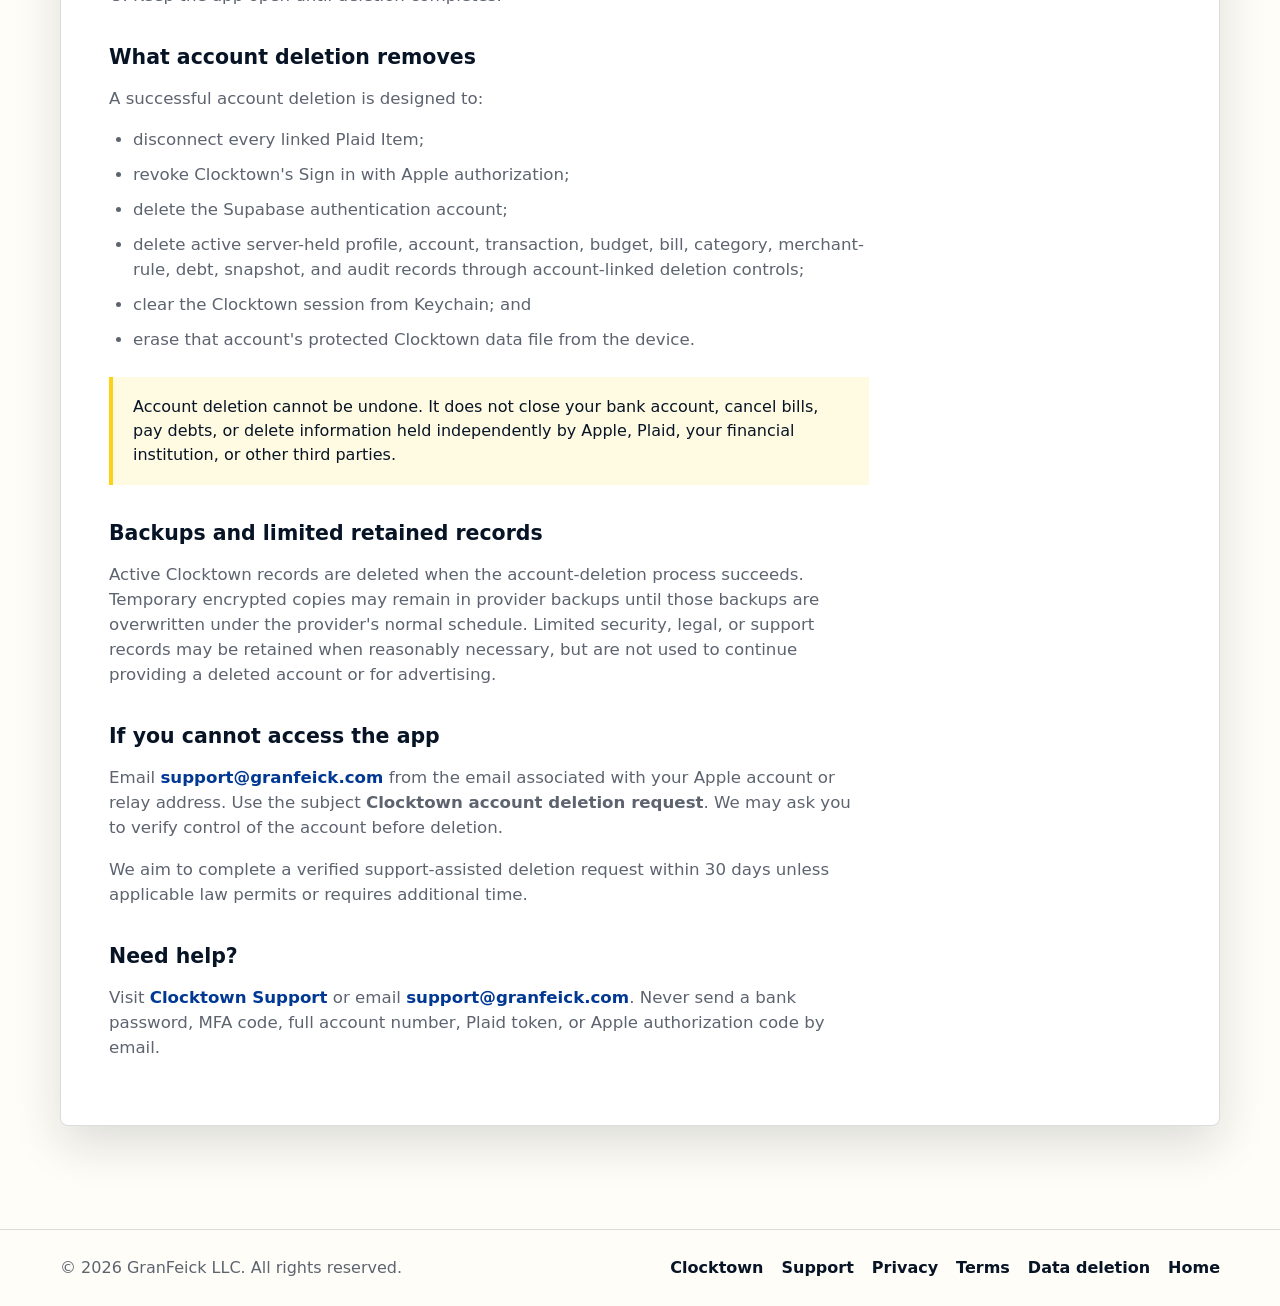
==== commit 0fcd2cf5: "Add Clocktown product story page" ====
--- a/granfeick-launch 2/clocktown-data-deletion/index.html
+++ b/granfeick-launch 2/clocktown-data-deletion/index.html
@@ -34,7 +34,7 @@
 
       <nav class="nav" data-nav>
         <a href="../">Home</a>
-        <a href="../#clocktown">Clocktown</a>
+        <a href="../clocktown/">Clocktown</a>
         <a href="../clocktown-support/">Support</a>
         <a href="../clocktown-privacy/">Privacy</a>
         <a href="../clocktown-terms/">Terms</a>
@@ -142,6 +142,7 @@
       <div class="section-inner footer-inner">
         <p>&copy; <span data-year></span> GranFeick LLC. All rights reserved.</p>
         <nav class="footer-links" aria-label="Footer">
+          <a href="../clocktown/">Clocktown</a>
           <a href="../clocktown-support/">Support</a>
           <a href="../clocktown-privacy/">Privacy</a>
           <a href="../clocktown-terms/">Terms</a>
--- a/granfeick-launch 2/styles.css
+++ b/granfeick-launch 2/styles.css
@@ -23,6 +23,7 @@
 
 html {
   scroll-behavior: smooth;
+  scroll-padding-top: 88px;
 }
 
 body {
@@ -579,6 +580,10 @@
 
 .doc-card {
   padding: clamp(24px, 5vw, 48px);
+}
+
+.doc-card [id] {
+  scroll-margin-top: 88px;
 }
 
 .doc-card h2,
